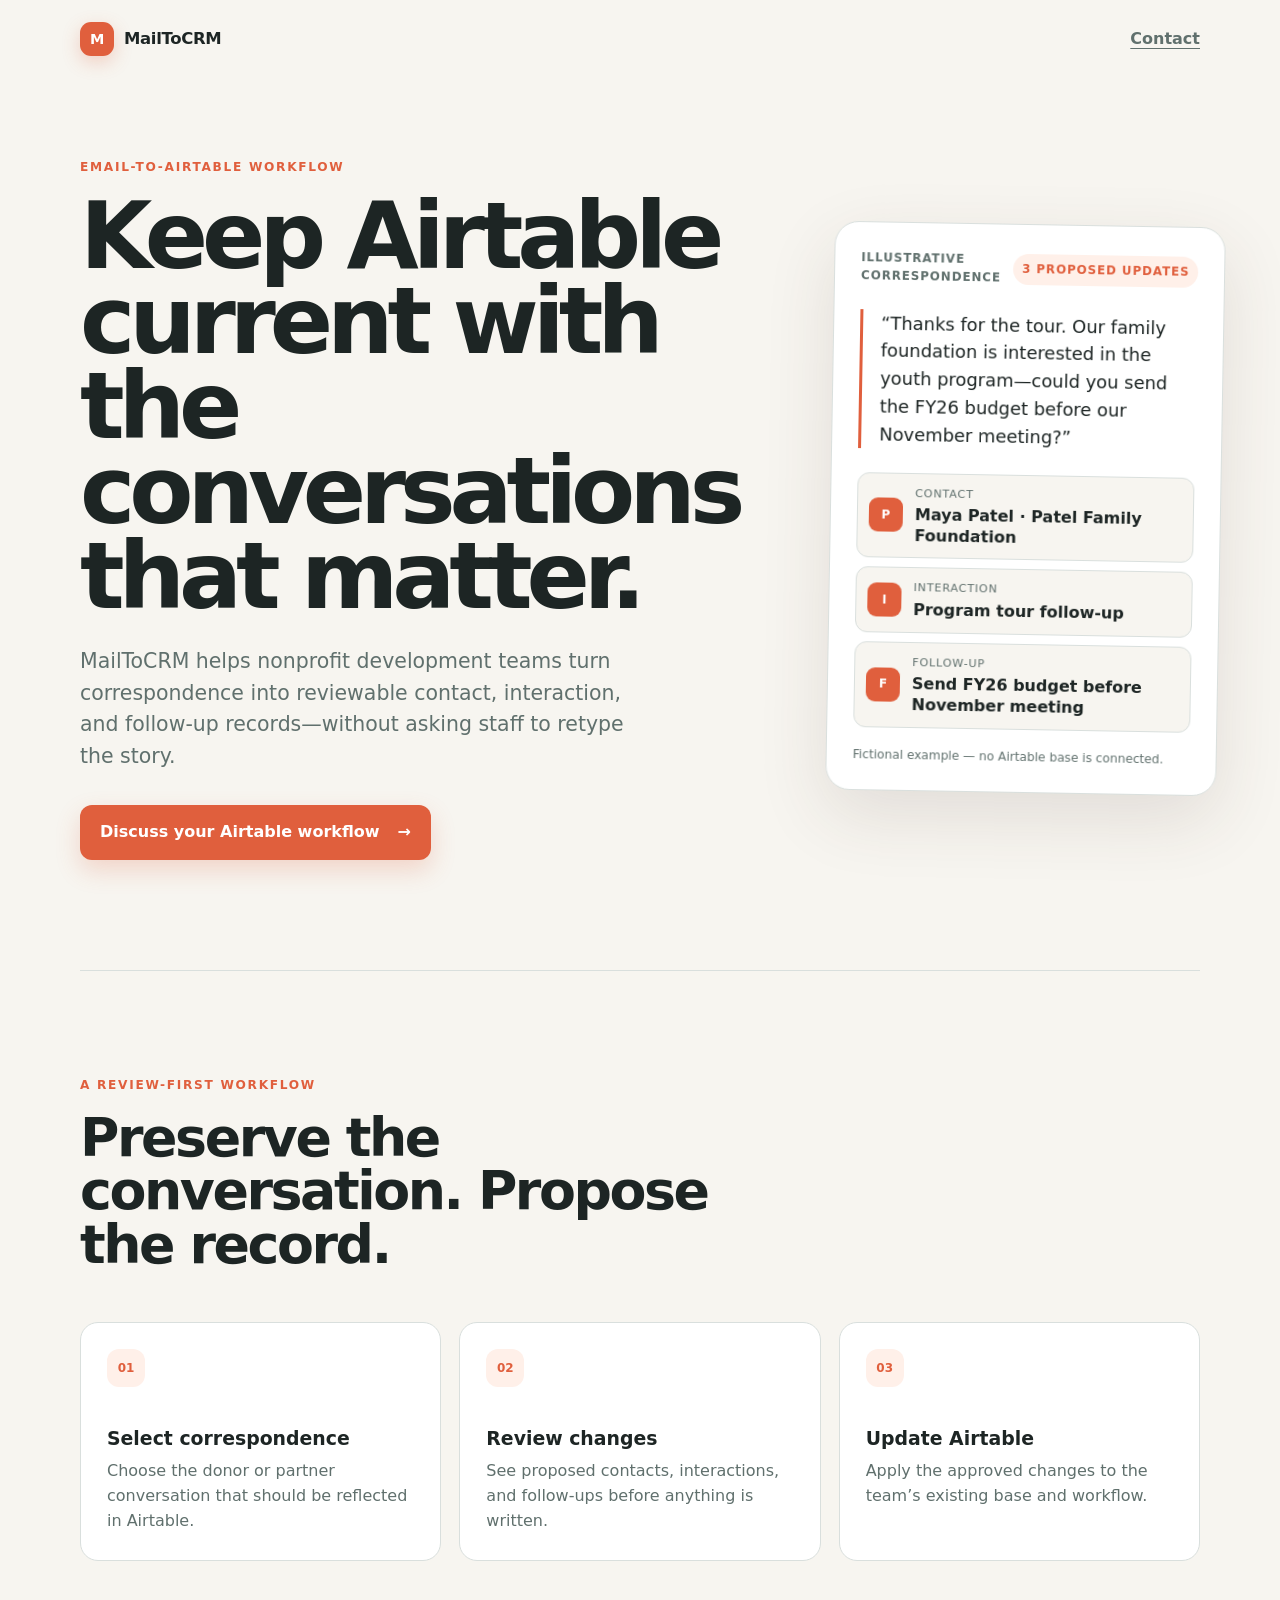
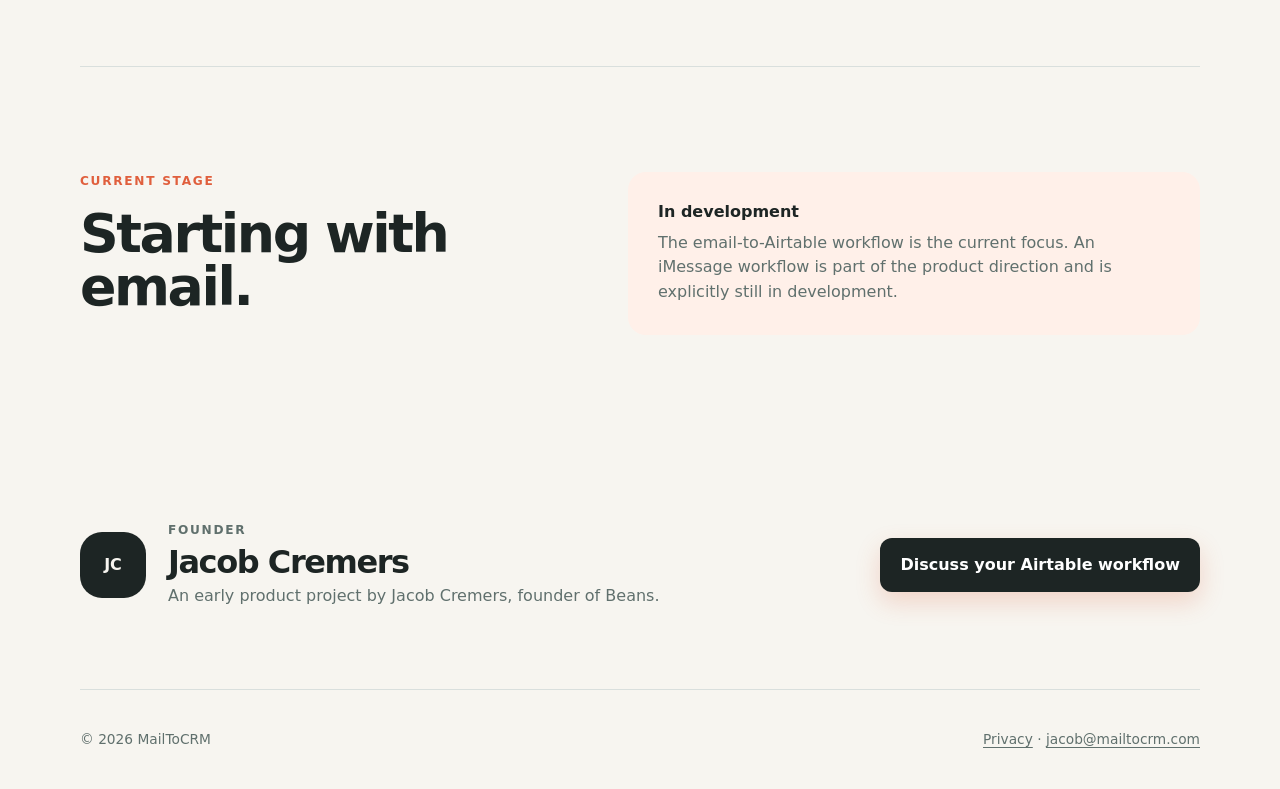
==== index.html @ ff3c4b71 "Launch first-draft landing page" ====
<!doctype html>
<html lang="en">
<head>
  <meta charset="utf-8">
  <meta name="viewport" content="width=device-width, initial-scale=1">
  <title>MailToCRM — Keep Airtable current</title>
  <meta name="description" content="MailToCRM turns important correspondence into reviewable Airtable updates for nonprofit development teams.">
  <link rel="canonical" href="https://mailtocrm.com/">
  <link rel="icon" href="favicon.svg" type="image/svg+xml">
  <meta property="og:title" content="MailToCRM — Keep Airtable current">
  <meta property="og:description" content="Keep Airtable current with the conversations that matter.">
  <meta property="og:type" content="website">
  <meta property="og:url" content="https://mailtocrm.com/">
  <meta property="og:image" content="https://mailtocrm.com/social-card.svg">
  <link rel="stylesheet" href="styles.css">
</head>
<body class="mailtocrm">
  <header class="nav shell">
    <a class="brand" href="/" aria-label="MailToCRM home"><span class="brand-mark">M</span>MailToCRM</a>
    <a class="small-link" href="mailto:jacob@mailtocrm.com">Contact</a>
  </header>
  <main>
    <section class="hero shell">
      <div>
        <p class="eyebrow">Email-to-Airtable workflow</p>
        <h1>Keep Airtable current with the conversations that matter.</h1>
        <p class="lede">MailToCRM helps nonprofit development teams turn correspondence into reviewable contact, interaction, and follow-up records—without asking staff to retype the story.</p>
        <a class="button" href="mailto:jacob@mailtocrm.com?subject=MailToCRM%20workflow">Discuss your Airtable workflow <span aria-hidden="true">→</span></a>
      </div>
      <aside class="stage-card" aria-label="Fictional CRM update example">
        <div class="card-top"><span>Illustrative correspondence</span><span class="status">3 proposed updates</span></div>
        <blockquote>“Thanks for the tour. Our family foundation is interested in the youth program—could you send the FY26 budget before our November meeting?”</blockquote>
        <div class="record-list">
          <div><span class="record-icon">P</span><p><small>Contact</small><strong>Maya Patel · Patel Family Foundation</strong></p></div>
          <div><span class="record-icon">I</span><p><small>Interaction</small><strong>Program tour follow-up</strong></p></div>
          <div><span class="record-icon">F</span><p><small>Follow-up</small><strong>Send FY26 budget before November meeting</strong></p></div>
        </div>
        <p class="example-note">Fictional example — no Airtable base is connected.</p>
      </aside>
    </section>
    <section class="section shell">
      <p class="eyebrow">A review-first workflow</p>
      <h2>Preserve the conversation. Propose the record.</h2>
      <div class="steps">
        <article><span>01</span><h3>Select correspondence</h3><p>Choose the donor or partner conversation that should be reflected in Airtable.</p></article>
        <article><span>02</span><h3>Review changes</h3><p>See proposed contacts, interactions, and follow-ups before anything is written.</p></article>
        <article><span>03</span><h3>Update Airtable</h3><p>Apply the approved changes to the team’s existing base and workflow.</p></article>
      </div>
    </section>
    <section class="section shell split">
      <div><p class="eyebrow">Current stage</p><h2>Starting with email.</h2></div>
      <div class="notice"><strong>In development</strong><p>The email-to-Airtable workflow is the current focus. An iMessage workflow is part of the product direction and is explicitly still in development.</p></div>
    </section>
    <section class="founder shell">
      <div class="avatar" aria-hidden="true">JC</div>
      <div><p class="eyebrow">Founder</p><h2>Jacob Cremers</h2><p>An early product project by Jacob Cremers, founder of Beans.</p></div>
      <a class="button secondary" href="mailto:jacob@mailtocrm.com?subject=MailToCRM%20workflow">Discuss your Airtable workflow</a>
    </section>
  </main>
  <footer class="shell"><span>© <span data-year></span> MailToCRM</span><span><a href="privacy.html">Privacy</a> · <a href="mailto:jacob@mailtocrm.com">jacob@mailtocrm.com</a></span></footer>
  <script src="script.js"></script>
</body>
</html>
---- styles.css ----
:root { color-scheme: light; --bg: #f6f3eb; --ink: #17201c; --muted: #59645e; --paper: #fffdf8; --line: #d9d7cd; --accent: #1d6f52; --accent-ink: #fff; --tint: #e2eee8; --shadow: 0 24px 70px rgba(30,43,37,.12); font-family: Inter, ui-sans-serif, system-ui, -apple-system, BlinkMacSystemFont, "Segoe UI", sans-serif; }
.calfluent { --bg:#f5f7ff; --ink:#15192c; --muted:#616a85; --paper:#ffffff; --line:#dce1f1; --accent:#5b49d8; --accent-ink:#fff; --tint:#ebe8ff; --shadow:0 24px 70px rgba(44,40,100,.14); }
.mailtocrm { --bg:#f7f5f0; --ink:#1d2524; --muted:#60706d; --paper:#fff; --line:#d9dfdd; --accent:#e05f3d; --accent-ink:#fff; --tint:#fff0e9; --shadow:0 24px 70px rgba(72,48,38,.12); }
* { box-sizing: border-box; }
html { scroll-behavior: smooth; }
body { margin:0; background:var(--bg); color:var(--ink); line-height:1.55; -webkit-font-smoothing:antialiased; }
a { color:inherit; }
button, a { -webkit-tap-highlight-color: transparent; }
:focus-visible { outline:3px solid color-mix(in srgb,var(--accent),white 25%); outline-offset:3px; }
.shell { width:min(1120px,calc(100% - 40px)); margin-inline:auto; }
.nav { min-height:78px; display:flex; justify-content:space-between; align-items:center; }
.brand { display:flex; align-items:center; gap:10px; font-size:1.03rem; font-weight:800; text-decoration:none; letter-spacing:-.02em; }
.brand-mark { width:34px; height:34px; border-radius:11px; background:var(--accent); color:var(--accent-ink); display:grid; place-items:center; font-size:.9rem; box-shadow:0 6px 18px color-mix(in srgb,var(--accent),transparent 75%); }
.small-link { font-weight:700; color:var(--muted); text-underline-offset:4px; }
.hero { min-height:690px; display:grid; grid-template-columns:1fr .92fr; gap:clamp(50px,8vw,100px); align-items:center; padding-block:80px 110px; }
.eyebrow { margin:0 0 16px; color:var(--accent); text-transform:uppercase; font-size:.76rem; letter-spacing:.14em; font-weight:850; }
h1,h2,h3,p { margin-top:0; }
h1 { font-size:clamp(3.2rem,7.3vw,6.7rem); letter-spacing:-.065em; line-height:.91; margin-bottom:28px; max-width:10ch; }
.claimlark h1 { font-family:Georgia,"Times New Roman",serif; font-weight:500; letter-spacing:-.055em; }
h2 { font-size:clamp(2.1rem,4.2vw,3.7rem); line-height:1; letter-spacing:-.045em; margin-bottom:22px; }
h3 { font-size:1.18rem; line-height:1.2; margin-bottom:10px; }
.lede { color:var(--muted); font-size:clamp(1.07rem,1.7vw,1.28rem); max-width:580px; margin-bottom:32px; }
.button { display:inline-flex; align-items:center; gap:18px; background:var(--accent); color:var(--accent-ink); text-decoration:none; font-weight:800; padding:15px 20px; border-radius:12px; box-shadow:0 10px 24px color-mix(in srgb,var(--accent),transparent 78%); }
.button:hover { transform:translateY(-1px); }
.button.secondary { background:var(--ink); white-space:nowrap; }
.stage-card { background:var(--paper); border:1px solid var(--line); border-radius:24px; padding:26px; box-shadow:var(--shadow); transform:rotate(1deg); }
.calendar-card { transform:rotate(-1deg); }
.card-top { display:flex; justify-content:space-between; gap:12px; align-items:center; font-size:.74rem; font-weight:850; letter-spacing:.08em; text-transform:uppercase; color:var(--muted); }
.status { color:var(--accent); background:var(--tint); padding:6px 9px; border-radius:999px; white-space:nowrap; }
blockquote { margin:24px 0; border-left:3px solid var(--accent); padding-left:18px; font-size:1.12rem; line-height:1.55; }
.summary-grid { display:grid; grid-template-columns:1fr 1fr; gap:10px; }
.summary-grid>div { padding:13px; border-radius:12px; background:var(--bg); border:1px solid color-mix(in srgb,var(--line),transparent 30%); }
small { display:block; color:var(--muted); font-size:.7rem; text-transform:uppercase; letter-spacing:.07em; margin-bottom:3px; }
strong { display:block; line-height:1.3; }
.example-note { margin:18px 0 0; color:var(--muted); font-size:.76rem; }
.demo-actions { display:flex; gap:9px; margin-top:18px; }
.demo-actions button { border:0; border-radius:9px; padding:10px 13px; background:var(--accent); color:white; font:inherit; font-weight:800; cursor:pointer; }
.demo-actions button.quiet { background:var(--bg); color:var(--ink); border:1px solid var(--line); }
.record-list { display:grid; gap:9px; }
.record-list>div { display:flex; gap:12px; align-items:center; background:var(--bg); border:1px solid var(--line); border-radius:12px; padding:11px; }
.record-list p { margin:0; }
.record-icon { width:34px; height:34px; border-radius:9px; display:grid; place-items:center; flex:0 0 auto; background:var(--accent); color:#fff; font-weight:900; font-size:.75rem; }
.section { border-top:1px solid var(--line); padding-block:105px; }
.section>h2 { max-width:720px; }
.steps { display:grid; grid-template-columns:repeat(3,1fr); gap:18px; margin-top:50px; }
.steps article { background:var(--paper); border:1px solid var(--line); border-radius:18px; padding:26px; min-height:230px; }
.steps article>span { display:inline-grid; place-items:center; width:38px; height:38px; border-radius:12px; background:var(--tint); color:var(--accent); font-weight:900; font-size:.75rem; margin-bottom:40px; }
.steps p,.notice p,.founder p { color:var(--muted); margin-bottom:0; }
.split { display:grid; grid-template-columns:.9fr 1.1fr; gap:80px; align-items:start; }
.notice { background:var(--tint); border-radius:18px; padding:30px; }
.notice strong { margin-bottom:8px; }
.founder { display:grid; grid-template-columns:auto 1fr auto; gap:22px; align-items:center; padding-block:80px; }
.founder h2 { font-size:2rem; margin:0 0 6px; }
.founder .eyebrow { margin-bottom:6px; }
.avatar { width:66px; height:66px; border-radius:22px; background:var(--ink); color:var(--bg); display:grid; place-items:center; font-weight:900; }
footer { border-top:1px solid var(--line); min-height:100px; display:flex; align-items:center; justify-content:space-between; gap:20px; color:var(--muted); font-size:.86rem; }
footer a { text-underline-offset:3px; }
@media (max-width:820px) { .hero { grid-template-columns:1fr; min-height:auto; padding-block:60px 80px; } .stage-card { transform:none; } .steps { grid-template-columns:1fr; } .steps article { min-height:0; } .steps article>span { margin-bottom:24px; } .split { grid-template-columns:1fr; gap:28px; } .founder { grid-template-columns:auto 1fr; } .founder .button { grid-column:1/-1; justify-content:center; } }
@media (max-width:520px) { .shell { width:min(100% - 28px,1120px); } h1 { font-size:3.55rem; } .summary-grid { grid-template-columns:1fr; } .stage-card { padding:19px; border-radius:18px; } .section { padding-block:72px; } footer { align-items:flex-start; flex-direction:column; justify-content:center; } }
@media (prefers-reduced-motion:no-preference) { .button { transition:transform .18s ease; } .stage-card { animation:arrive .55s ease both; } @keyframes arrive { from { opacity:0; transform:translateY(14px) rotate(0); } } }
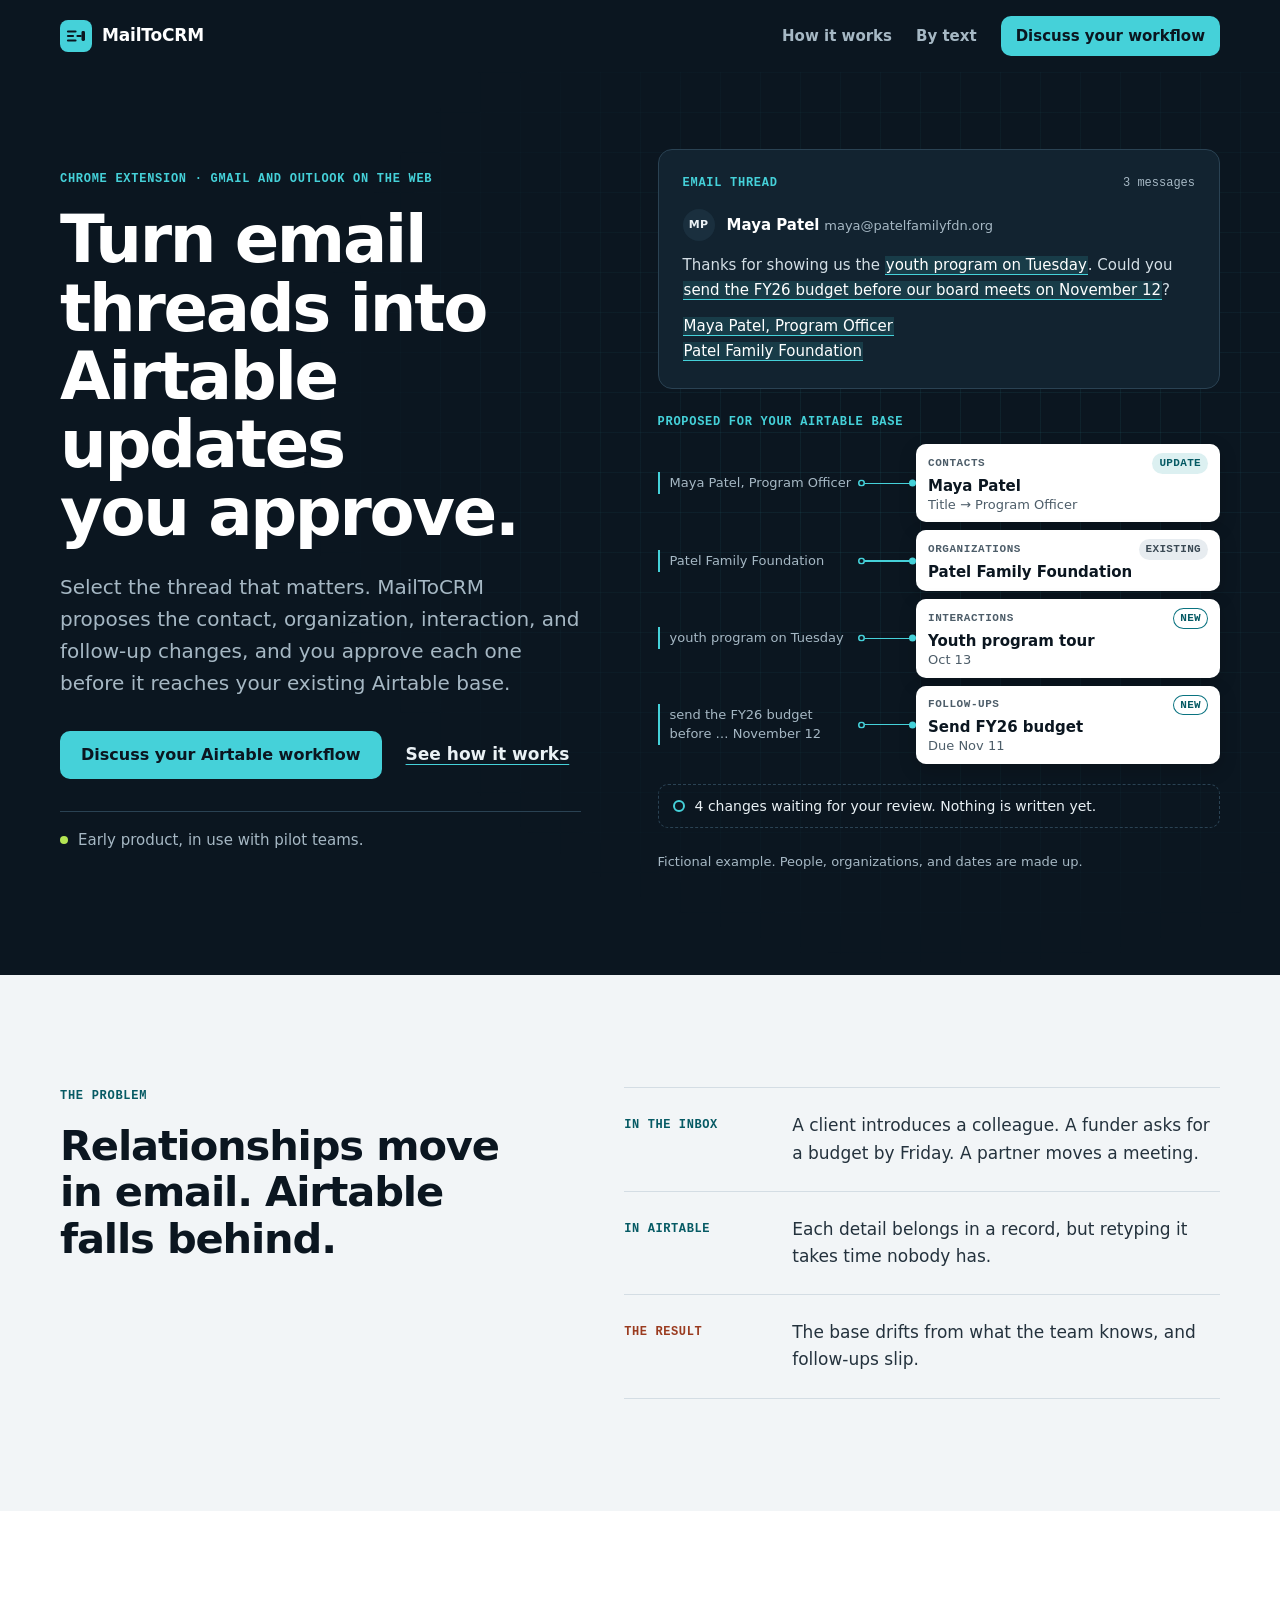
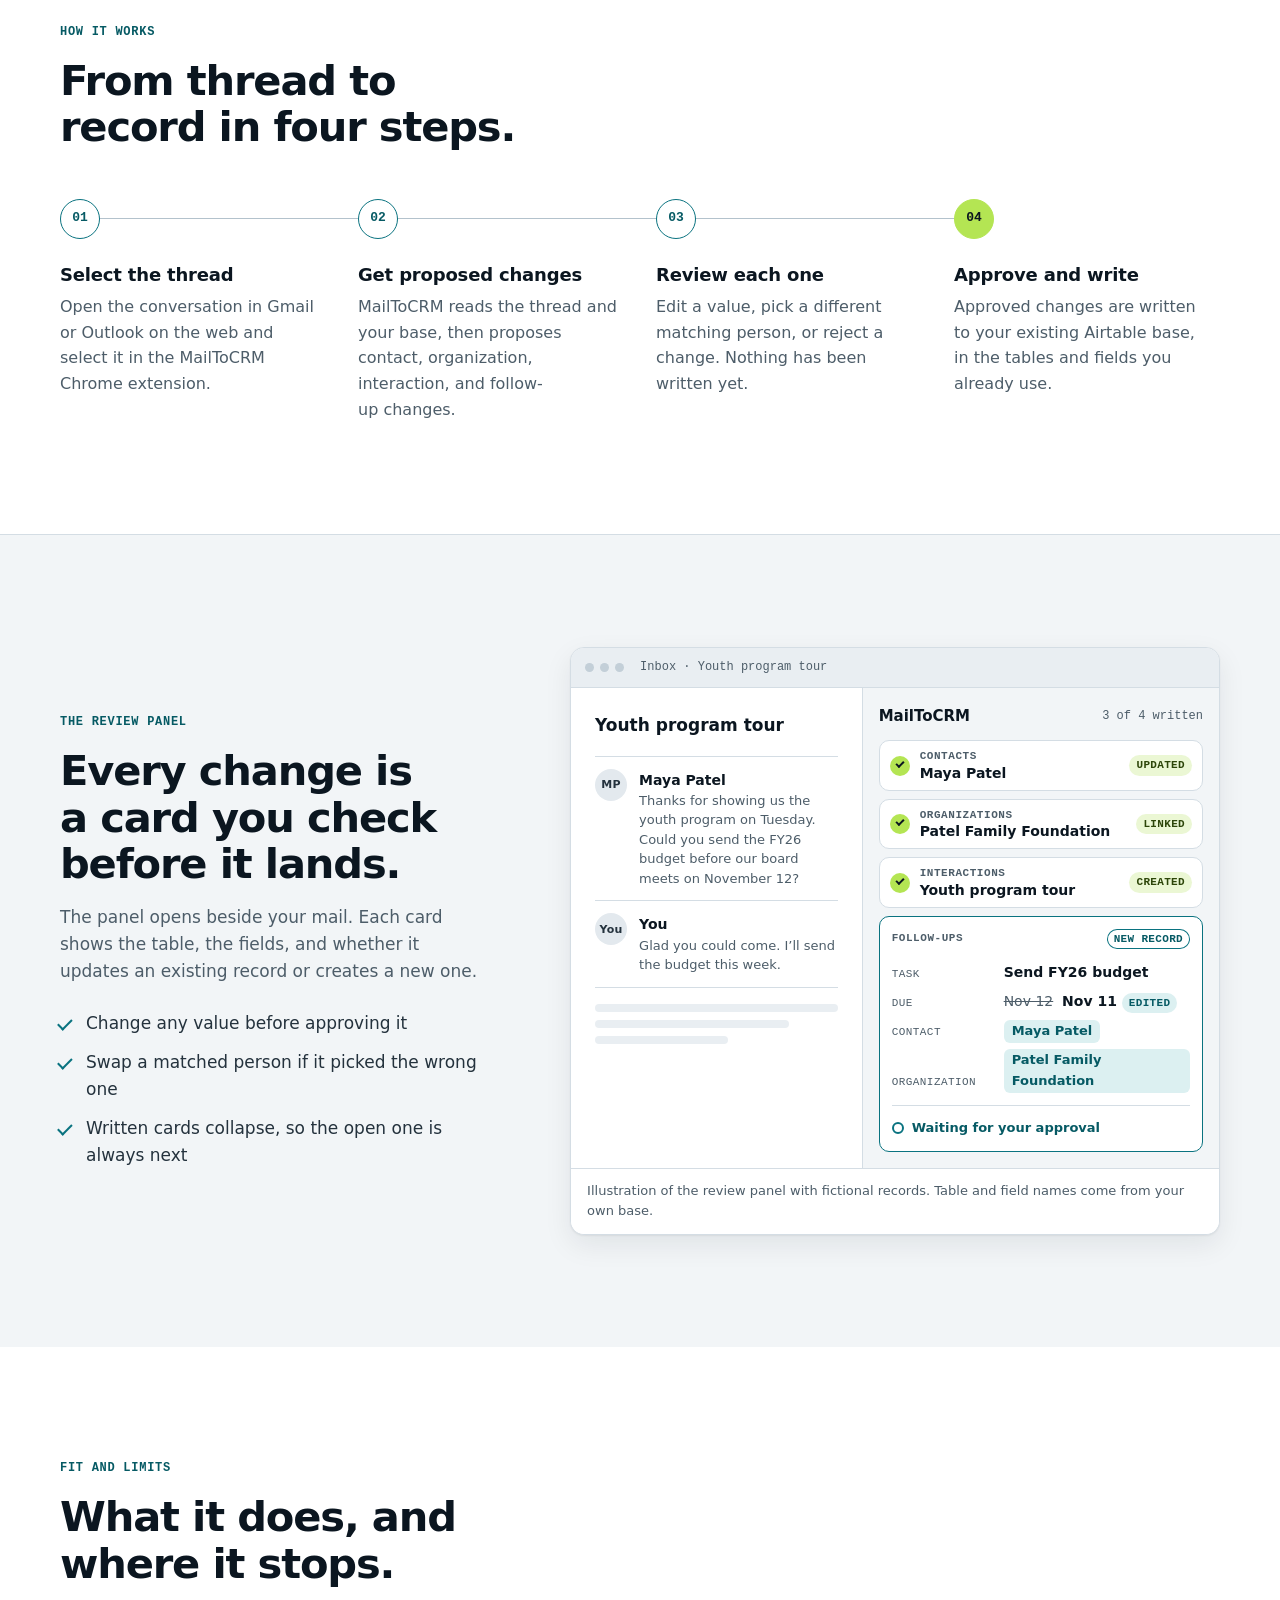
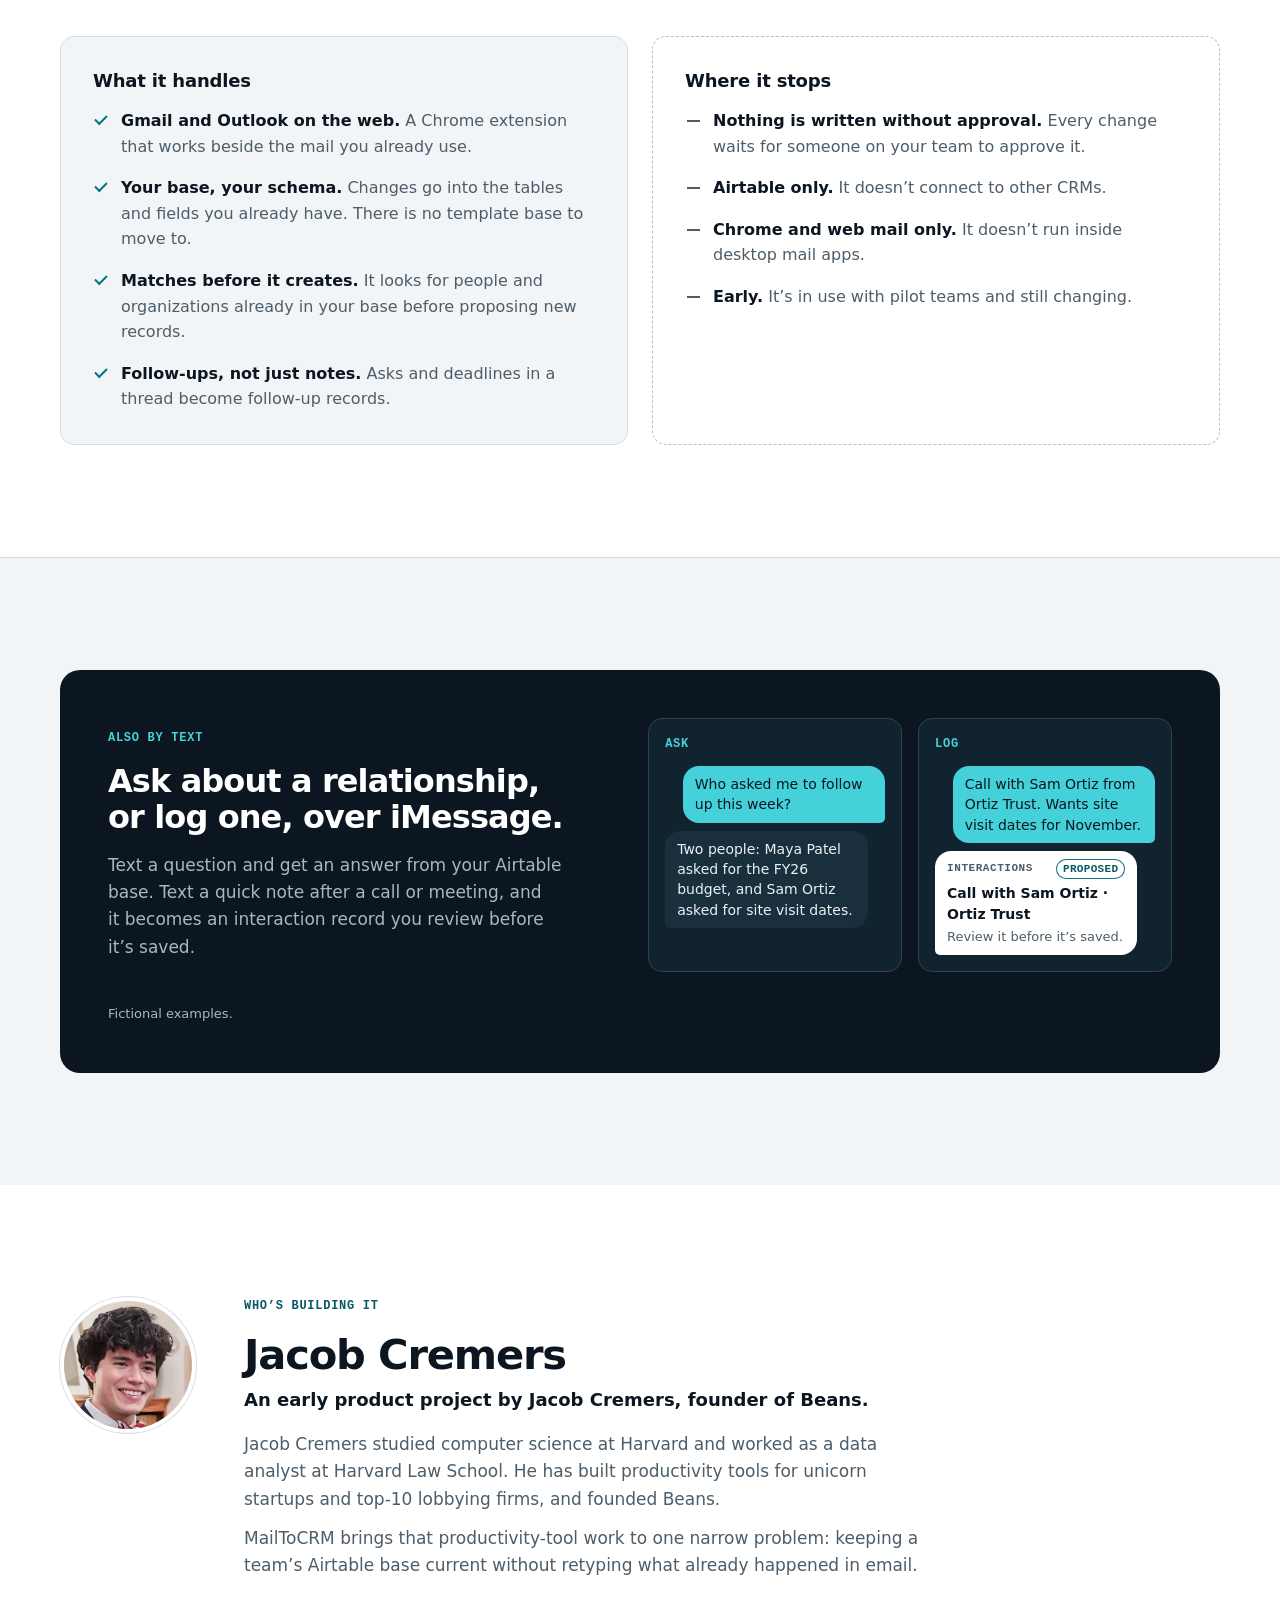
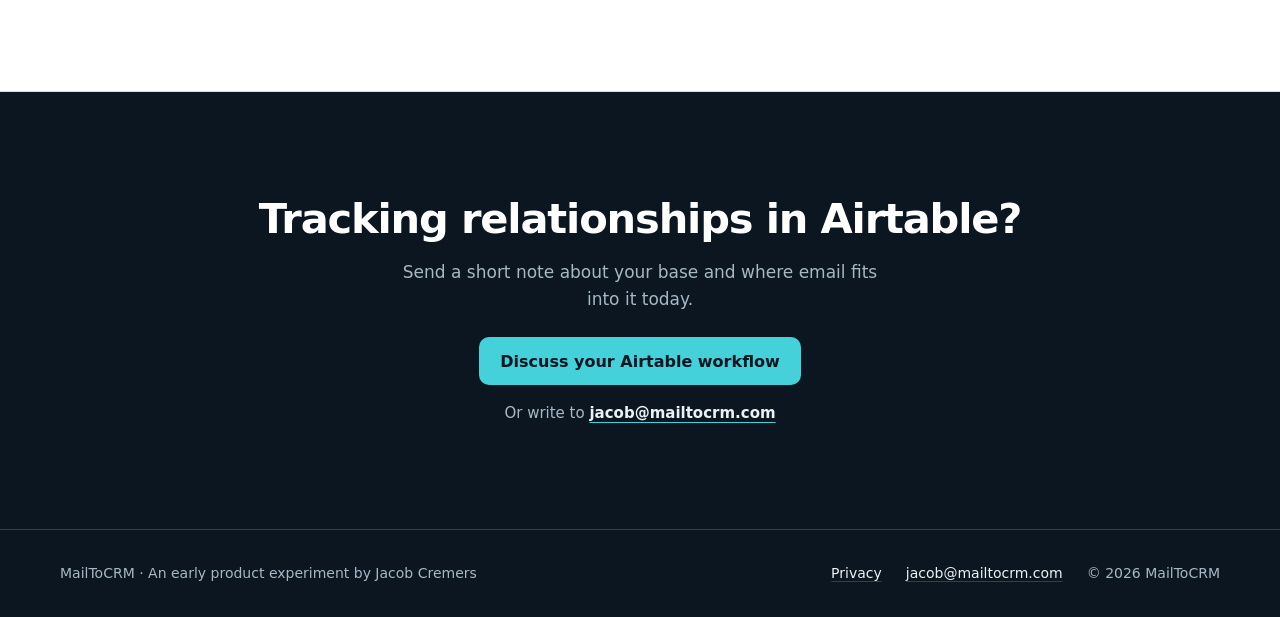
==== commit 75d2fa21: "feat: redesign landing and privacy pages Rebuild mailtocrm.com around its own design system: midnigh" ====
--- a/index.html
+++ b/index.html
@@ -3,61 +3,298 @@
 <head>
   <meta charset="utf-8">
   <meta name="viewport" content="width=device-width, initial-scale=1">
-  <title>MailToCRM — Keep Airtable current</title>
-  <meta name="description" content="MailToCRM turns important correspondence into reviewable Airtable updates for nonprofit development teams.">
+  <title>MailToCRM — Turn email threads into Airtable updates you approve</title>
+  <meta name="description" content="MailToCRM turns the email threads that matter into contact, organization, interaction, and follow-up updates you review before they reach your existing Airtable base. A Chrome extension for Gmail and Outlook on the web.">
+  <meta name="theme-color" content="#0b1620">
   <link rel="canonical" href="https://mailtocrm.com/">
   <link rel="icon" href="favicon.svg" type="image/svg+xml">
-  <meta property="og:title" content="MailToCRM — Keep Airtable current">
-  <meta property="og:description" content="Keep Airtable current with the conversations that matter.">
+  <meta property="og:title" content="MailToCRM — Turn email threads into Airtable updates you approve">
+  <meta property="og:description" content="Select a thread in Gmail or Outlook on the web, review the proposed changes, and write only what you approve to your existing Airtable base.">
   <meta property="og:type" content="website">
   <meta property="og:url" content="https://mailtocrm.com/">
-  <meta property="og:image" content="https://mailtocrm.com/social-card.svg">
+  <meta property="og:image" content="https://mailtocrm.com/social-card.png">
+  <meta property="og:image:width" content="1200">
+  <meta property="og:image:height" content="630">
+  <meta name="twitter:card" content="summary_large_image">
   <link rel="stylesheet" href="styles.css">
 </head>
-<body class="mailtocrm">
-  <header class="nav shell">
-    <a class="brand" href="/" aria-label="MailToCRM home"><span class="brand-mark">M</span>MailToCRM</a>
-    <a class="small-link" href="mailto:jacob@mailtocrm.com">Contact</a>
+<body>
+  <a class="skip" href="#main">Skip to content</a>
+
+  <header class="site-header">
+    <nav class="wrap nav" aria-label="Primary">
+      <a class="brand" href="/">
+        <svg class="brand-mark" viewBox="0 0 32 32" width="32" height="32" aria-hidden="true" focusable="false"><rect width="32" height="32" rx="8" fill="#45d1d9"/><path d="M8 11.5h7.5M8 16h5M8 20.5h7.5" stroke="#0b1620" stroke-width="2.2" stroke-linecap="round"/><path d="M17.5 16h3.2" stroke="#0b1620" stroke-width="2.2" stroke-linecap="round"/><rect x="21.5" y="11" width="3.5" height="10" rx="1.4" fill="#0b1620"/></svg>
+        <span>MailToCRM</span>
+      </a>
+      <ul class="nav-links">
+        <li><a href="#how">How it works</a></li>
+        <li><a href="#text">By text</a></li>
+      </ul>
+      <a class="btn btn-cyan btn-sm" href="mailto:jacob@mailtocrm.com?subject=MailToCRM%20workflow"><span class="only-wide">Discuss your workflow</span><span class="only-narrow">Email Jacob</span></a>
+    </nav>
   </header>
-  <main>
-    <section class="hero shell">
-      <div>
-        <p class="eyebrow">Email-to-Airtable workflow</p>
-        <h1>Keep Airtable current with the conversations that matter.</h1>
-        <p class="lede">MailToCRM helps nonprofit development teams turn correspondence into reviewable contact, interaction, and follow-up records—without asking staff to retype the story.</p>
-        <a class="button" href="mailto:jacob@mailtocrm.com?subject=MailToCRM%20workflow">Discuss your Airtable workflow <span aria-hidden="true">→</span></a>
-      </div>
-      <aside class="stage-card" aria-label="Fictional CRM update example">
-        <div class="card-top"><span>Illustrative correspondence</span><span class="status">3 proposed updates</span></div>
-        <blockquote>“Thanks for the tour. Our family foundation is interested in the youth program—could you send the FY26 budget before our November meeting?”</blockquote>
-        <div class="record-list">
-          <div><span class="record-icon">P</span><p><small>Contact</small><strong>Maya Patel · Patel Family Foundation</strong></p></div>
-          <div><span class="record-icon">I</span><p><small>Interaction</small><strong>Program tour follow-up</strong></p></div>
-          <div><span class="record-icon">F</span><p><small>Follow-up</small><strong>Send FY26 budget before November meeting</strong></p></div>
-        </div>
-        <p class="example-note">Fictional example — no Airtable base is connected.</p>
-      </aside>
-    </section>
-    <section class="section shell">
-      <p class="eyebrow">A review-first workflow</p>
-      <h2>Preserve the conversation. Propose the record.</h2>
-      <div class="steps">
-        <article><span>01</span><h3>Select correspondence</h3><p>Choose the donor or partner conversation that should be reflected in Airtable.</p></article>
-        <article><span>02</span><h3>Review changes</h3><p>See proposed contacts, interactions, and follow-ups before anything is written.</p></article>
-        <article><span>03</span><h3>Update Airtable</h3><p>Apply the approved changes to the team’s existing base and workflow.</p></article>
-      </div>
-    </section>
-    <section class="section shell split">
-      <div><p class="eyebrow">Current stage</p><h2>Starting with email.</h2></div>
-      <div class="notice"><strong>In development</strong><p>The email-to-Airtable workflow is the current focus. An iMessage workflow is part of the product direction and is explicitly still in development.</p></div>
-    </section>
-    <section class="founder shell">
-      <div class="avatar" aria-hidden="true">JC</div>
-      <div><p class="eyebrow">Founder</p><h2>Jacob Cremers</h2><p>An early product project by Jacob Cremers, founder of Beans.</p></div>
-      <a class="button secondary" href="mailto:jacob@mailtocrm.com?subject=MailToCRM%20workflow">Discuss your Airtable workflow</a>
+
+  <main id="main">
+    <section class="hero" aria-labelledby="hero-title">
+      <div class="wrap hero-grid">
+        <div class="hero-copy">
+          <p class="label label-dark">Chrome extension · Gmail and Outlook on the web</p>
+          <h1 id="hero-title">Turn email threads into Airtable updates you approve.</h1>
+          <p class="lede">Select the thread that matters. MailToCRM proposes the contact, organization, interaction, and follow-up changes, and you approve each one before it reaches your existing Airtable base.</p>
+          <div class="hero-actions">
+            <a class="btn btn-cyan" href="mailto:jacob@mailtocrm.com?subject=MailToCRM%20workflow">Discuss your Airtable workflow</a>
+            <a class="text-link text-link-dark" href="#how">See how it works</a>
+          </div>
+          <p class="stage"><span class="stage-dot" aria-hidden="true"></span>Early product, in use with pilot teams.</p>
+        </div>
+
+        <figure class="map" aria-labelledby="map-cap">
+          <div class="map-mail">
+            <div class="map-head">
+              <span class="label label-dark">Email thread</span>
+              <span class="map-meta">3 messages</span>
+            </div>
+            <p class="map-sender"><span class="initials" aria-hidden="true">MP</span><span><span class="map-name">Maya Patel</span> <span class="map-addr">maya@patelfamilyfdn.org</span></span></p>
+            <p class="map-body">Thanks for showing us the <mark>youth program on Tuesday</mark>. Could you <mark>send the FY26 budget before our board meets on November 12</mark>?</p>
+            <p class="map-sig"><mark>Maya Patel, Program Officer</mark><br><mark>Patel Family Foundation</mark></p>
+          </div>
+
+          <p class="map-step label label-dark" id="map-list">Proposed for your Airtable base</p>
+          <ol class="map-rows" aria-labelledby="map-list">
+            <li>
+              <span class="map-from">Maya Patel, Program Officer</span>
+              <span class="wire" aria-hidden="true"></span>
+              <span class="field">
+                <span class="field-top"><span class="field-table">Contacts</span><span class="tag tag-update">Update</span></span>
+                <span class="field-value">Maya Patel <span class="field-note">Title → Program Officer</span></span>
+              </span>
+            </li>
+            <li>
+              <span class="map-from">Patel Family Foundation</span>
+              <span class="wire" aria-hidden="true"></span>
+              <span class="field">
+                <span class="field-top"><span class="field-table">Organizations</span><span class="tag tag-existing">Existing</span></span>
+                <span class="field-value">Patel Family Foundation</span>
+              </span>
+            </li>
+            <li>
+              <span class="map-from">youth program on Tuesday</span>
+              <span class="wire" aria-hidden="true"></span>
+              <span class="field">
+                <span class="field-top"><span class="field-table">Interactions</span><span class="tag tag-new">New</span></span>
+                <span class="field-value">Youth program tour <span class="field-note">Oct 13</span></span>
+              </span>
+            </li>
+            <li>
+              <span class="map-from">send the FY26 budget before … November 12</span>
+              <span class="wire" aria-hidden="true"></span>
+              <span class="field">
+                <span class="field-top"><span class="field-table">Follow-ups</span><span class="tag tag-new">New</span></span>
+                <span class="field-value">Send FY26 budget <span class="field-note">Due Nov 11</span></span>
+              </span>
+            </li>
+          </ol>
+
+          <p class="map-foot"><span class="ring" aria-hidden="true"></span>4 changes waiting for your review. Nothing is written yet.</p>
+          <figcaption id="map-cap" class="caption caption-dark">Fictional example. People, organizations, and dates are made up.</figcaption>
+        </figure>
+      </div>
+    </section>
+
+    <section class="section" aria-labelledby="problem-title">
+      <div class="wrap split">
+        <div>
+          <p class="label">The problem</p>
+          <h2 id="problem-title">Relationships move in email. Airtable falls behind.</h2>
+        </div>
+        <ul class="problem-list">
+          <li><span class="problem-key">In the inbox</span><span>A client introduces a colleague. A funder asks for a budget by Friday. A partner moves a meeting.</span></li>
+          <li><span class="problem-key">In Airtable</span><span>Each detail belongs in a record, but retyping it takes time nobody has.</span></li>
+          <li><span class="problem-key">The result</span><span>The base drifts from what the team knows, and follow-ups slip.</span></li>
+        </ul>
+      </div>
+    </section>
+
+    <section class="section section-white" id="how" aria-labelledby="how-title">
+      <div class="wrap">
+        <p class="label">How it works</p>
+        <h2 id="how-title" class="h2-narrow">From thread to record in four steps.</h2>
+        <ol class="steps">
+          <li>
+            <span class="step-num" aria-hidden="true">01</span>
+            <h3>Select the thread</h3>
+            <p>Open the conversation in Gmail or Outlook on the web and select it in the MailToCRM Chrome extension.</p>
+          </li>
+          <li>
+            <span class="step-num" aria-hidden="true">02</span>
+            <h3>Get proposed changes</h3>
+            <p>MailToCRM reads the thread and your base, then proposes contact, organization, interaction, and follow-up changes.</p>
+          </li>
+          <li>
+            <span class="step-num" aria-hidden="true">03</span>
+            <h3>Review each one</h3>
+            <p>Edit a value, pick a different matching person, or reject a change. Nothing has been written yet.</p>
+          </li>
+          <li>
+            <span class="step-num step-num-done" aria-hidden="true">04</span>
+            <h3>Approve and write</h3>
+            <p>Approved changes are written to your existing Airtable base, in the tables and fields you already use.</p>
+          </li>
+        </ol>
+      </div>
+    </section>
+
+    <section class="section" aria-labelledby="review-title">
+      <div class="wrap review-grid">
+        <div class="review-copy">
+          <p class="label">The review panel</p>
+          <h2 id="review-title">Every change is a card you check before it lands.</h2>
+          <p>The panel opens beside your mail. Each card shows the table, the fields, and whether it updates an existing record or creates a new one.</p>
+          <ul class="ticks">
+            <li>Change any value before approving it</li>
+            <li>Swap a matched person if it picked the wrong one</li>
+            <li>Written cards collapse, so the open one is always next</li>
+          </ul>
+        </div>
+
+        <figure class="ui" aria-labelledby="ui-cap">
+          <div class="ui-bar" aria-hidden="true"><span></span><span></span><span></span><span class="ui-title">Inbox · Youth program tour</span></div>
+          <div class="ui-body">
+            <div class="ui-mail" aria-hidden="true">
+              <p class="ui-subject">Youth program tour</p>
+              <div class="ui-msg">
+                <span class="initials initials-light">MP</span>
+                <div><p class="ui-name">Maya Patel</p><p class="ui-snip">Thanks for showing us the youth program on Tuesday. Could you send the FY26 budget before our board meets on November 12?</p></div>
+              </div>
+              <div class="ui-msg">
+                <span class="initials initials-light">You</span>
+                <div><p class="ui-name">You</p><p class="ui-snip">Glad you could come. I’ll send the budget this week.</p></div>
+              </div>
+              <div class="ui-lines"><span></span><span></span><span></span></div>
+            </div>
+
+            <div class="ui-panel">
+              <div class="ui-panel-head">
+                <span class="ui-brand">MailToCRM</span>
+                <span class="ui-count">3 of 4 written</span>
+              </div>
+              <ul class="ui-cards">
+                <li class="ui-done"><span class="check" aria-hidden="true"></span><span class="ui-done-text"><span class="field-table">Contacts</span> Maya Patel</span><span class="tag tag-done">Updated</span></li>
+                <li class="ui-done"><span class="check" aria-hidden="true"></span><span class="ui-done-text"><span class="field-table">Organizations</span> Patel Family Foundation</span><span class="tag tag-done">Linked</span></li>
+                <li class="ui-done"><span class="check" aria-hidden="true"></span><span class="ui-done-text"><span class="field-table">Interactions</span> Youth program tour</span><span class="tag tag-done">Created</span></li>
+                <li class="ui-open">
+                  <div class="field-top"><span class="field-table">Follow-ups</span><span class="tag tag-new">New record</span></div>
+                  <dl class="ui-fields">
+                    <div><dt>Task</dt><dd>Send FY26 budget</dd></div>
+                    <div><dt>Due</dt><dd><del>Nov 12</del> Nov 11 <span class="tag tag-update">Edited</span></dd></div>
+                    <div><dt>Contact</dt><dd><span class="link-chip">Maya Patel</span></dd></div>
+                    <div><dt>Organization</dt><dd><span class="link-chip">Patel Family Foundation</span></dd></div>
+                  </dl>
+                  <p class="ui-wait"><span class="ring ring-light" aria-hidden="true"></span>Waiting for your approval</p>
+                </li>
+              </ul>
+            </div>
+          </div>
+          <figcaption id="ui-cap" class="caption">Illustration of the review panel with fictional records. Table and field names come from your own base.</figcaption>
+        </figure>
+      </div>
+    </section>
+
+    <section class="section section-white" aria-labelledby="fit-title">
+      <div class="wrap">
+        <p class="label">Fit and limits</p>
+        <h2 id="fit-title" class="h2-narrow">What it does, and where it stops.</h2>
+        <div class="fit">
+          <div class="fit-col">
+            <h3>What it handles</h3>
+            <ul class="fit-list fit-yes">
+              <li><strong>Gmail and Outlook on the web.</strong> A Chrome extension that works beside the mail you already use.</li>
+              <li><strong>Your base, your schema.</strong> Changes go into the tables and fields you already have. There is no template base to move to.</li>
+              <li><strong>Matches before it creates.</strong> It looks for people and organizations already in your base before proposing new records.</li>
+              <li><strong>Follow-ups, not just notes.</strong> Asks and deadlines in a thread become follow-up records.</li>
+            </ul>
+          </div>
+          <div class="fit-col fit-col-limits">
+            <h3>Where it stops</h3>
+            <ul class="fit-list fit-no">
+              <li><strong>Nothing is written without approval.</strong> Every change waits for someone on your team to approve it.</li>
+              <li><strong>Airtable only.</strong> It doesn’t connect to other CRMs.</li>
+              <li><strong>Chrome and web mail only.</strong> It doesn’t run inside desktop mail apps.</li>
+              <li><strong>Early.</strong> It’s in use with pilot teams and still changing.</li>
+            </ul>
+          </div>
+        </div>
+      </div>
+    </section>
+
+    <section class="section" id="text" aria-labelledby="text-title">
+      <div class="wrap">
+        <div class="text-panel">
+          <div class="text-copy">
+            <p class="label label-dark">Also by text</p>
+            <h2 id="text-title">Ask about a relationship, or log one, over iMessage.</h2>
+            <p>Text a question and get an answer from your Airtable base. Text a quick note after a call or meeting, and it becomes an interaction record you review before it’s saved.</p>
+          </div>
+          <div class="threads">
+            <figure class="thread" aria-labelledby="ask-cap">
+              <figcaption id="ask-cap" class="label label-dark">Ask</figcaption>
+              <p class="bubble bubble-out">Who asked me to follow up this week?</p>
+              <p class="bubble bubble-in">Two people: Maya Patel asked for the FY26 budget, and Sam Ortiz asked for site visit dates.</p>
+            </figure>
+            <figure class="thread" aria-labelledby="log-cap">
+              <figcaption id="log-cap" class="label label-dark">Log</figcaption>
+              <p class="bubble bubble-out">Call with Sam Ortiz from Ortiz Trust. Wants site visit dates for November.</p>
+              <div class="bubble bubble-in bubble-card">
+                <span class="field-top"><span class="field-table">Interactions</span><span class="tag tag-new">Proposed</span></span>
+                <span class="bubble-value">Call with Sam Ortiz · Ortiz Trust</span>
+                <span class="bubble-note">Review it before it’s saved.</span>
+              </div>
+            </figure>
+          </div>
+          <p class="caption caption-dark text-caption">Fictional examples.</p>
+        </div>
+      </div>
+    </section>
+
+    <section class="section section-white" aria-labelledby="founder-title">
+      <div class="wrap">
+        <div class="founder">
+          <picture>
+            <source srcset="assets/jacob-cremers.webp" type="image/webp">
+            <img class="founder-photo" src="assets/jacob-cremers.jpg" width="240" height="240" alt="Jacob Cremers" loading="lazy" decoding="async">
+          </picture>
+          <div class="founder-copy">
+            <p class="label">Who’s building it</p>
+            <h2 id="founder-title">Jacob Cremers</h2>
+            <p class="founder-lead">An early product project by Jacob Cremers, founder of Beans.</p>
+            <p>Jacob Cremers studied computer science at Harvard and worked as a data analyst at Harvard Law School. He has built productivity tools for unicorn startups and top-10 lobbying firms, and founded Beans.</p>
+            <p>MailToCRM brings that productivity-tool work to one narrow problem: keeping a team’s Airtable base current without retyping what already happened in email.</p>
+          </div>
+        </div>
+      </div>
+    </section>
+
+    <section class="cta" aria-labelledby="cta-title">
+      <div class="wrap cta-inner">
+        <h2 id="cta-title">Tracking relationships in Airtable?</h2>
+        <p>Send a short note about your base and where email fits into it today.</p>
+        <a class="btn btn-cyan" href="mailto:jacob@mailtocrm.com?subject=MailToCRM%20workflow">Discuss your Airtable workflow</a>
+        <p class="cta-alt">Or write to <a class="text-link text-link-dark" href="mailto:jacob@mailtocrm.com">jacob@mailtocrm.com</a></p>
+      </div>
     </section>
   </main>
-  <footer class="shell"><span>© <span data-year></span> MailToCRM</span><span><a href="privacy.html">Privacy</a> · <a href="mailto:jacob@mailtocrm.com">jacob@mailtocrm.com</a></span></footer>
-  <script src="script.js"></script>
+
+  <footer class="site-footer">
+    <div class="wrap footer-inner">
+      <p>MailToCRM · An early product experiment by Jacob Cremers</p>
+      <ul class="footer-links">
+        <li><a href="privacy.html">Privacy</a></li>
+        <li><a href="mailto:jacob@mailtocrm.com">jacob@mailtocrm.com</a></li>
+        <li>© <span data-year>2026</span> MailToCRM</li>
+      </ul>
+    </div>
+  </footer>
+  <script src="script.js" defer></script>
 </body>
 </html>
--- a/styles.css
+++ b/styles.css
@@ -1,60 +1,557 @@
-:root { color-scheme: light; --bg: #f6f3eb; --ink: #17201c; --muted: #59645e; --paper: #fffdf8; --line: #d9d7cd; --accent: #1d6f52; --accent-ink: #fff; --tint: #e2eee8; --shadow: 0 24px 70px rgba(30,43,37,.12); font-family: Inter, ui-sans-serif, system-ui, -apple-system, BlinkMacSystemFont, "Segoe UI", sans-serif; }
-.calfluent { --bg:#f5f7ff; --ink:#15192c; --muted:#616a85; --paper:#ffffff; --line:#dce1f1; --accent:#5b49d8; --accent-ink:#fff; --tint:#ebe8ff; --shadow:0 24px 70px rgba(44,40,100,.14); }
-.mailtocrm { --bg:#f7f5f0; --ink:#1d2524; --muted:#60706d; --paper:#fff; --line:#d9dfdd; --accent:#e05f3d; --accent-ink:#fff; --tint:#fff0e9; --shadow:0 24px 70px rgba(72,48,38,.12); }
-* { box-sizing: border-box; }
-html { scroll-behavior: smooth; }
-body { margin:0; background:var(--bg); color:var(--ink); line-height:1.55; -webkit-font-smoothing:antialiased; }
-a { color:inherit; }
-button, a { -webkit-tap-highlight-color: transparent; }
-:focus-visible { outline:3px solid color-mix(in srgb,var(--accent),white 25%); outline-offset:3px; }
-.shell { width:min(1120px,calc(100% - 40px)); margin-inline:auto; }
-.nav { min-height:78px; display:flex; justify-content:space-between; align-items:center; }
-.brand { display:flex; align-items:center; gap:10px; font-size:1.03rem; font-weight:800; text-decoration:none; letter-spacing:-.02em; }
-.brand-mark { width:34px; height:34px; border-radius:11px; background:var(--accent); color:var(--accent-ink); display:grid; place-items:center; font-size:.9rem; box-shadow:0 6px 18px color-mix(in srgb,var(--accent),transparent 75%); }
-.small-link { font-weight:700; color:var(--muted); text-underline-offset:4px; }
-.hero { min-height:690px; display:grid; grid-template-columns:1fr .92fr; gap:clamp(50px,8vw,100px); align-items:center; padding-block:80px 110px; }
-.eyebrow { margin:0 0 16px; color:var(--accent); text-transform:uppercase; font-size:.76rem; letter-spacing:.14em; font-weight:850; }
-h1,h2,h3,p { margin-top:0; }
-h1 { font-size:clamp(3.2rem,7.3vw,6.7rem); letter-spacing:-.065em; line-height:.91; margin-bottom:28px; max-width:10ch; }
-.claimlark h1 { font-family:Georgia,"Times New Roman",serif; font-weight:500; letter-spacing:-.055em; }
-h2 { font-size:clamp(2.1rem,4.2vw,3.7rem); line-height:1; letter-spacing:-.045em; margin-bottom:22px; }
-h3 { font-size:1.18rem; line-height:1.2; margin-bottom:10px; }
-.lede { color:var(--muted); font-size:clamp(1.07rem,1.7vw,1.28rem); max-width:580px; margin-bottom:32px; }
-.button { display:inline-flex; align-items:center; gap:18px; background:var(--accent); color:var(--accent-ink); text-decoration:none; font-weight:800; padding:15px 20px; border-radius:12px; box-shadow:0 10px 24px color-mix(in srgb,var(--accent),transparent 78%); }
-.button:hover { transform:translateY(-1px); }
-.button.secondary { background:var(--ink); white-space:nowrap; }
-.stage-card { background:var(--paper); border:1px solid var(--line); border-radius:24px; padding:26px; box-shadow:var(--shadow); transform:rotate(1deg); }
-.calendar-card { transform:rotate(-1deg); }
-.card-top { display:flex; justify-content:space-between; gap:12px; align-items:center; font-size:.74rem; font-weight:850; letter-spacing:.08em; text-transform:uppercase; color:var(--muted); }
-.status { color:var(--accent); background:var(--tint); padding:6px 9px; border-radius:999px; white-space:nowrap; }
-blockquote { margin:24px 0; border-left:3px solid var(--accent); padding-left:18px; font-size:1.12rem; line-height:1.55; }
-.summary-grid { display:grid; grid-template-columns:1fr 1fr; gap:10px; }
-.summary-grid>div { padding:13px; border-radius:12px; background:var(--bg); border:1px solid color-mix(in srgb,var(--line),transparent 30%); }
-small { display:block; color:var(--muted); font-size:.7rem; text-transform:uppercase; letter-spacing:.07em; margin-bottom:3px; }
-strong { display:block; line-height:1.3; }
-.example-note { margin:18px 0 0; color:var(--muted); font-size:.76rem; }
-.demo-actions { display:flex; gap:9px; margin-top:18px; }
-.demo-actions button { border:0; border-radius:9px; padding:10px 13px; background:var(--accent); color:white; font:inherit; font-weight:800; cursor:pointer; }
-.demo-actions button.quiet { background:var(--bg); color:var(--ink); border:1px solid var(--line); }
-.record-list { display:grid; gap:9px; }
-.record-list>div { display:flex; gap:12px; align-items:center; background:var(--bg); border:1px solid var(--line); border-radius:12px; padding:11px; }
-.record-list p { margin:0; }
-.record-icon { width:34px; height:34px; border-radius:9px; display:grid; place-items:center; flex:0 0 auto; background:var(--accent); color:#fff; font-weight:900; font-size:.75rem; }
-.section { border-top:1px solid var(--line); padding-block:105px; }
-.section>h2 { max-width:720px; }
-.steps { display:grid; grid-template-columns:repeat(3,1fr); gap:18px; margin-top:50px; }
-.steps article { background:var(--paper); border:1px solid var(--line); border-radius:18px; padding:26px; min-height:230px; }
-.steps article>span { display:inline-grid; place-items:center; width:38px; height:38px; border-radius:12px; background:var(--tint); color:var(--accent); font-weight:900; font-size:.75rem; margin-bottom:40px; }
-.steps p,.notice p,.founder p { color:var(--muted); margin-bottom:0; }
-.split { display:grid; grid-template-columns:.9fr 1.1fr; gap:80px; align-items:start; }
-.notice { background:var(--tint); border-radius:18px; padding:30px; }
-.notice strong { margin-bottom:8px; }
-.founder { display:grid; grid-template-columns:auto 1fr auto; gap:22px; align-items:center; padding-block:80px; }
-.founder h2 { font-size:2rem; margin:0 0 6px; }
-.founder .eyebrow { margin-bottom:6px; }
-.avatar { width:66px; height:66px; border-radius:22px; background:var(--ink); color:var(--bg); display:grid; place-items:center; font-weight:900; }
-footer { border-top:1px solid var(--line); min-height:100px; display:flex; align-items:center; justify-content:space-between; gap:20px; color:var(--muted); font-size:.86rem; }
-footer a { text-underline-offset:3px; }
-@media (max-width:820px) { .hero { grid-template-columns:1fr; min-height:auto; padding-block:60px 80px; } .stage-card { transform:none; } .steps { grid-template-columns:1fr; } .steps article { min-height:0; } .steps article>span { margin-bottom:24px; } .split { grid-template-columns:1fr; gap:28px; } .founder { grid-template-columns:auto 1fr; } .founder .button { grid-column:1/-1; justify-content:center; } }
-@media (max-width:520px) { .shell { width:min(100% - 28px,1120px); } h1 { font-size:3.55rem; } .summary-grid { grid-template-columns:1fr; } .stage-card { padding:19px; border-radius:18px; } .section { padding-block:72px; } footer { align-items:flex-start; flex-direction:column; justify-content:center; } }
-@media (prefers-reduced-motion:no-preference) { .button { transition:transform .18s ease; } .stage-card { animation:arrive .55s ease both; } @keyframes arrive { from { opacity:0; transform:translateY(14px) rotate(0); } } }
+/* MailToCRM design system
+   Midnight for the inbox side, cool white for the record side, teal/cyan for
+   mapping and actions, lime only for changes that were written. */
+:root {
+  color-scheme: light;
+
+  --midnight: #0b1620;
+  --midnight-2: #122330;
+  --midnight-3: #1a2f3e;
+  --midnight-line: #2a4253;
+  --on-dark: #eaf1f5;
+  --on-dark-muted: #a6b8c4;
+
+  --cool: #f2f5f7;
+  --white: #ffffff;
+  --line: #d4dde4;
+  --line-strong: #b3c2cc;
+  --ink: #0b1620;
+  --text: #24323d;
+  --muted: #4d5d69;
+
+  --teal: #0a7380;
+  --teal-ink: #065a64;
+  --teal-tint: #dcf0f1;
+  --cyan: #45d1d9;
+  --cyan-soft: rgba(69, 209, 217, .14);
+  --lime: #b4e553;
+  --lime-tint: #ebf7d4;
+  --lime-ink: #2d4609;
+
+  --focus: var(--teal);
+
+  --sans: ui-sans-serif, system-ui, -apple-system, BlinkMacSystemFont, "Segoe UI", Roboto, "Helvetica Neue", Arial, sans-serif;
+  --mono: ui-monospace, "SF Mono", SFMono-Regular, Menlo, Consolas, "Liberation Mono", monospace;
+
+  --s-1: 4px;
+  --s-2: 8px;
+  --s-3: 12px;
+  --s-4: 16px;
+  --s-5: 24px;
+  --s-6: 32px;
+  --s-7: 48px;
+  --s-8: 72px;
+
+  --r-sm: 6px;
+  --r: 10px;
+  --r-lg: 14px;
+
+  --section-y: clamp(64px, 9vw, 112px);
+  --shadow: 0 1px 2px rgba(11, 22, 32, .06), 0 10px 28px rgba(11, 22, 32, .08);
+}
+
+/* Base */
+*, *::before, *::after { box-sizing: border-box; }
+html { -webkit-text-size-adjust: 100%; }
+body {
+  margin: 0;
+  background: var(--cool);
+  color: var(--text);
+  font-family: var(--sans);
+  font-size: 1.0625rem;
+  line-height: 1.6;
+  -webkit-font-smoothing: antialiased;
+}
+h1, h2, h3, p, ul, ol, dl, dd, figure { margin: 0; }
+ul, ol { padding: 0; list-style: none; }
+img { display: block; max-width: 100%; height: auto; }
+a { color: inherit; }
+h1, h2, h3 { color: var(--ink); font-weight: 700; text-wrap: balance; }
+h1 {
+  font-size: clamp(2.35rem, 1.3rem + 4.4vw, 4.1rem);
+  line-height: 1.04;
+  letter-spacing: -0.035em;
+}
+h2 {
+  font-size: clamp(1.75rem, 1.15rem + 2.3vw, 2.6rem);
+  line-height: 1.12;
+  letter-spacing: -0.028em;
+}
+h3 { font-size: 1.125rem; line-height: 1.3; letter-spacing: -0.01em; }
+p { text-wrap: pretty; }
+
+:focus-visible { outline: 3px solid var(--focus); outline-offset: 3px; border-radius: 4px; }
+
+.wrap { width: min(1160px, 100% - 48px); margin-inline: auto; }
+
+.skip {
+  position: absolute; left: 16px; top: -100px; z-index: 10;
+  background: var(--white); color: var(--ink); padding: 10px 14px;
+  border-radius: var(--r-sm); font-weight: 700; text-decoration: none;
+  --focus: var(--cyan);
+}
+.skip:focus { top: 12px; }
+
+/* Shared atoms */
+.label {
+  font-family: var(--mono);
+  font-size: .75rem;
+  font-weight: 600;
+  letter-spacing: .06em;
+  text-transform: uppercase;
+  color: var(--teal-ink);
+  margin-bottom: var(--s-4);
+}
+.label-dark { color: var(--cyan); }
+
+.btn {
+  display: inline-flex; align-items: center; justify-content: center;
+  min-height: 48px; padding: 12px 20px;
+  border-radius: var(--r);
+  font-weight: 700; font-size: 1rem; line-height: 1.2;
+  text-decoration: none; text-align: center;
+  border: 1px solid transparent;
+}
+.btn-sm { min-height: 40px; padding: 8px 14px; font-size: .9375rem; }
+.btn-cyan { background: var(--cyan); color: var(--midnight); }
+.btn-cyan:hover { background: #7fe1e6; }
+
+.text-link {
+  font-weight: 650;
+  text-decoration: underline;
+  text-decoration-thickness: 1px;
+  text-underline-offset: 4px;
+}
+.text-link:hover { text-decoration-thickness: 2px; }
+.text-link-dark { color: var(--on-dark); text-decoration-color: var(--cyan); }
+
+.caption { font-size: .8125rem; color: var(--muted); margin-top: var(--s-3); }
+.caption-dark { color: var(--on-dark-muted); }
+
+.tag {
+  display: inline-block; flex: none;
+  font-family: var(--mono); font-size: .6875rem; font-weight: 600;
+  letter-spacing: .03em; text-transform: uppercase;
+  padding: 2px 7px; border-radius: 999px; line-height: 1.5;
+  white-space: nowrap;
+}
+.tag-update { background: var(--teal-tint); color: var(--teal-ink); }
+.tag-existing { background: #e7ecf0; color: #3b4a55; }
+.tag-new { background: var(--white); color: var(--teal-ink); box-shadow: inset 0 0 0 1px var(--teal); }
+.tag-done { background: var(--lime-tint); color: var(--lime-ink); }
+
+.initials {
+  display: inline-grid; place-items: center; flex: none;
+  width: 32px; height: 32px; border-radius: 50%;
+  background: var(--midnight-3); color: var(--on-dark);
+  font-size: .6875rem; font-weight: 700; letter-spacing: .02em;
+}
+.initials-light { background: #e3e9ee; color: var(--text); }
+
+.ring {
+  display: inline-block; flex: none;
+  width: 12px; height: 12px; border-radius: 50%;
+  border: 2px solid var(--cyan);
+}
+.ring-light { border-color: var(--teal); }
+
+.field-table {
+  font-family: var(--mono); font-size: .6875rem; font-weight: 600;
+  letter-spacing: .05em; text-transform: uppercase; color: var(--muted);
+}
+
+/* Header */
+.site-header { background: var(--midnight); color: var(--on-dark); --focus: var(--cyan); }
+.nav { display: flex; align-items: center; gap: var(--s-5); min-height: 72px; }
+.brand {
+  display: inline-flex; align-items: center; gap: 10px;
+  font-weight: 750; font-size: 1.0625rem; letter-spacing: -0.01em;
+  text-decoration: none; color: var(--white);
+}
+.brand-mark { flex: none; }
+.nav-links { display: flex; gap: var(--s-5); margin-left: auto; }
+.nav-links a {
+  color: var(--on-dark-muted); text-decoration: none; font-size: .9375rem; font-weight: 600;
+  padding-block: 6px;
+}
+.nav-links a:hover { color: var(--white); text-decoration: underline; text-decoration-color: var(--cyan); text-underline-offset: 6px; }
+.only-narrow { display: none; }
+.nav-push { margin-left: auto; }
+
+/* Hero */
+.hero {
+  position: relative;
+  background: var(--midnight);
+  color: var(--on-dark);
+  padding-block: clamp(40px, 6vw, 80px) clamp(64px, 8vw, 104px);
+  --focus: var(--cyan);
+}
+.hero::before {
+  content: ""; position: absolute; inset: 0; pointer-events: none;
+  background-image:
+    linear-gradient(rgba(69, 209, 217, .07) 1px, transparent 1px),
+    linear-gradient(90deg, rgba(69, 209, 217, .07) 1px, transparent 1px);
+  background-size: 40px 40px;
+  -webkit-mask-image: radial-gradient(ellipse 70% 80% at 75% 40%, #000 20%, transparent 75%);
+  mask-image: radial-gradient(ellipse 70% 80% at 75% 40%, #000 20%, transparent 75%);
+}
+.hero-grid {
+  position: relative;
+  display: grid;
+  grid-template-columns: minmax(0, 1fr) minmax(0, 1.08fr);
+  gap: clamp(40px, 6vw, 80px);
+  align-items: center;
+}
+.hero h1 { color: var(--white); margin-bottom: var(--s-5); max-width: 13ch; }
+.lede { font-size: clamp(1.0625rem, 1rem + .35vw, 1.25rem); color: var(--on-dark-muted); max-width: 34rem; margin-bottom: var(--s-6); }
+.hero-actions { display: flex; flex-wrap: wrap; align-items: center; gap: var(--s-4) var(--s-5); }
+.stage {
+  display: flex; align-items: center; gap: 10px;
+  margin-top: var(--s-6); padding-top: var(--s-4);
+  border-top: 1px solid var(--midnight-line);
+  font-size: .9375rem; color: var(--on-dark-muted);
+  max-width: 34rem;
+}
+.stage-dot { width: 8px; height: 8px; border-radius: 50%; background: var(--lime); flex: none; }
+
+/* Hero mapping figure: email (dark) → proposed records (light) */
+.map { display: grid; gap: var(--s-3); }
+.map-mail {
+  background: var(--midnight-2);
+  border: 1px solid var(--midnight-line);
+  border-radius: var(--r-lg);
+  padding: var(--s-5);
+}
+.map-head { display: flex; justify-content: space-between; align-items: baseline; gap: var(--s-3); margin-bottom: var(--s-4); }
+.map-head .label { margin: 0; }
+.map-meta { font-family: var(--mono); font-size: .75rem; color: var(--on-dark-muted); }
+.map-sender { display: flex; align-items: center; gap: var(--s-3); margin-bottom: var(--s-3); font-size: .9375rem; }
+.map-name { font-weight: 700; color: var(--white); }
+.map-addr { color: var(--on-dark-muted); font-size: .8125rem; overflow-wrap: anywhere; }
+.map-body, .map-sig { font-size: .9375rem; line-height: 1.65; color: #d3dee5; }
+.map-sig { margin-top: var(--s-3); color: var(--on-dark-muted); }
+.map mark {
+  background: var(--cyan-soft);
+  color: var(--white);
+  border-bottom: 1.5px solid var(--cyan);
+  padding: 0 1px;
+  -webkit-box-decoration-break: clone; box-decoration-break: clone;
+}
+.map-step { margin: var(--s-3) 0 0; }
+.map-rows { display: grid; gap: var(--s-2); }
+.map-rows li {
+  display: grid;
+  grid-template-columns: minmax(0, 12.5rem) minmax(28px, 1fr) minmax(0, 19rem);
+  align-items: center;
+}
+.map-from {
+  font-size: .8125rem; line-height: 1.4; color: var(--on-dark-muted);
+  border-left: 2px solid var(--cyan); padding: 2px 0 2px 10px;
+}
+.wire { position: relative; height: 1.5px; background: var(--cyan); margin-inline: 4px; }
+.wire::before, .wire::after {
+  content: ""; position: absolute; top: 50%; width: 7px; height: 7px; border-radius: 50%;
+  transform: translateY(-50%);
+}
+.wire::before { left: -4px; background: var(--midnight); box-shadow: inset 0 0 0 1.5px var(--cyan); }
+.wire::after { right: -4px; background: var(--cyan); }
+.field {
+  display: grid; gap: 2px;
+  background: var(--white); color: var(--ink);
+  border-radius: var(--r); padding: 9px 12px;
+  box-shadow: 0 1px 0 rgba(255, 255, 255, .4) inset, 0 6px 18px rgba(0, 0, 0, .18);
+}
+.field-top { display: flex; align-items: center; justify-content: space-between; gap: var(--s-2); }
+.field-value { font-weight: 650; font-size: .9375rem; line-height: 1.35; }
+.field-note { display: block; font-weight: 500; font-size: .8125rem; color: var(--muted); }
+.map-foot {
+  display: flex; align-items: center; gap: 10px;
+  margin-top: var(--s-2); padding: 10px 14px;
+  border: 1px dashed var(--midnight-line); border-radius: var(--r);
+  font-size: .875rem; color: var(--on-dark);
+}
+
+/* Sections */
+.section { padding-block: var(--section-y); }
+.section-white { background: var(--white); border-block: 1px solid var(--line); }
+.section + .section-white, .section-white + .section { border-top: 0; }
+.h2-narrow { max-width: 22ch; }
+
+.split {
+  display: grid;
+  grid-template-columns: minmax(0, .9fr) minmax(0, 1.1fr);
+  gap: clamp(32px, 6vw, 96px);
+  align-items: start;
+}
+.problem-list { display: grid; border-top: 1px solid var(--line); }
+.problem-list li {
+  display: grid; grid-template-columns: 9.5rem minmax(0, 1fr); gap: var(--s-4);
+  padding-block: var(--s-5); border-bottom: 1px solid var(--line);
+}
+.problem-key {
+  font-family: var(--mono); font-size: .75rem; font-weight: 600; letter-spacing: .05em;
+  text-transform: uppercase; color: var(--teal-ink); padding-top: 4px;
+}
+.problem-list li:last-child .problem-key { color: #9a3b1f; }
+
+/* Steps: one aligned rail, the last node in lime */
+.steps {
+  display: grid;
+  grid-template-columns: repeat(4, minmax(0, 1fr));
+  gap: var(--s-6);
+  margin-top: var(--s-7);
+  position: relative;
+}
+.steps::before {
+  content: ""; position: absolute; left: 20px; right: calc((100% - 3 * var(--s-6)) / 4 - 20px); top: 19px;
+  height: 1.5px; background: var(--line-strong);
+}
+.steps li { position: relative; }
+.step-num {
+  display: inline-grid; place-items: center;
+  width: 40px; height: 40px; border-radius: 50%;
+  background: var(--white); border: 1.5px solid var(--teal);
+  color: var(--teal-ink); font-family: var(--mono); font-size: .8125rem; font-weight: 700;
+  margin-bottom: var(--s-5); position: relative;
+}
+.step-num-done { background: var(--lime); border-color: var(--lime); color: var(--midnight); }
+.steps h3 { margin-bottom: var(--s-2); }
+.steps p { color: var(--muted); font-size: 1rem; }
+
+/* Review panel illustration */
+.review-grid {
+  display: grid;
+  grid-template-columns: minmax(0, .8fr) minmax(0, 1.2fr);
+  gap: clamp(32px, 6vw, 80px);
+  align-items: center;
+}
+.review-copy h2 { margin-bottom: var(--s-4); }
+.review-copy > p:not(.label) { color: var(--muted); margin-bottom: var(--s-5); }
+.ticks { display: grid; gap: var(--s-3); }
+.ticks li { display: flex; gap: var(--s-3); align-items: baseline; }
+.ticks li::before {
+  content: ""; flex: none; width: 14px; height: 8px; margin-top: 4px;
+  border-left: 2px solid var(--teal); border-bottom: 2px solid var(--teal);
+  transform: rotate(-45deg) translateY(-3px);
+}
+
+.ui {
+  background: var(--white);
+  border: 1px solid var(--line);
+  border-radius: var(--r-lg);
+  box-shadow: var(--shadow);
+  overflow: hidden;
+}
+.ui-bar {
+  display: flex; align-items: center; gap: 6px;
+  padding: 10px 14px; background: #e9eef2; border-bottom: 1px solid var(--line);
+}
+.ui-bar > span:not(.ui-title) { width: 9px; height: 9px; border-radius: 50%; background: #c3cfd8; }
+.ui-title { margin-left: 10px; font-family: var(--mono); font-size: .75rem; color: var(--muted); white-space: nowrap; overflow: hidden; text-overflow: ellipsis; }
+.ui-body { display: grid; grid-template-columns: minmax(0, .9fr) minmax(0, 1.1fr); }
+.ui-mail { padding: var(--s-5); border-right: 1px solid var(--line); }
+.ui-subject { font-weight: 700; color: var(--ink); margin-bottom: var(--s-4); }
+.ui-msg { display: flex; gap: var(--s-3); padding-block: var(--s-3); border-top: 1px solid var(--line); }
+.ui-name { font-size: .875rem; font-weight: 700; color: var(--ink); }
+.ui-snip { font-size: .8125rem; line-height: 1.5; color: var(--muted); }
+.ui-lines { display: grid; gap: 8px; padding-top: var(--s-4); border-top: 1px solid var(--line); }
+.ui-lines span { height: 8px; border-radius: 4px; background: #e9eef2; }
+.ui-lines span:nth-child(2) { width: 80%; }
+.ui-lines span:nth-child(3) { width: 55%; }
+
+.ui-panel { background: var(--cool); padding: var(--s-4); }
+.ui-panel-head { display: flex; align-items: center; justify-content: space-between; gap: var(--s-2); margin-bottom: var(--s-3); }
+.ui-brand { font-weight: 750; font-size: .9375rem; color: var(--ink); }
+.ui-count { font-family: var(--mono); font-size: .75rem; color: var(--muted); }
+.ui-cards { display: grid; gap: var(--s-2); }
+.ui-done {
+  display: flex; align-items: center; gap: 10px;
+  background: var(--white); border: 1px solid var(--line); border-radius: var(--r);
+  padding: 8px 10px;
+}
+.ui-done-text { display: grid; min-width: 0; flex: 1; font-size: .875rem; font-weight: 650; color: var(--ink); line-height: 1.3; }
+.check {
+  position: relative; flex: none; width: 20px; height: 20px; border-radius: 50%;
+  background: var(--lime);
+}
+.check::after {
+  content: ""; position: absolute; left: 6px; top: 5px; width: 8px; height: 5px;
+  border-left: 2px solid var(--midnight); border-bottom: 2px solid var(--midnight);
+  transform: rotate(-45deg);
+}
+.ui-open {
+  background: var(--white); border: 1.5px solid var(--teal); border-radius: var(--r);
+  padding: 12px;
+}
+.ui-fields { display: grid; gap: 6px; margin-block: var(--s-3); }
+.ui-fields div { display: grid; grid-template-columns: 6.5rem minmax(0, 1fr); gap: var(--s-2); align-items: baseline; }
+.ui-fields dt { font-family: var(--mono); font-size: .6875rem; text-transform: uppercase; letter-spacing: .04em; color: var(--muted); }
+.ui-fields dd { font-size: .875rem; font-weight: 600; color: var(--ink); overflow-wrap: anywhere; }
+.ui-fields del { color: var(--muted); font-weight: 500; margin-right: 4px; }
+.link-chip {
+  display: inline-block; padding: 1px 8px; border-radius: var(--r-sm);
+  background: var(--teal-tint); color: var(--teal-ink); font-size: .8125rem;
+}
+.ui-wait {
+  display: flex; align-items: center; gap: 8px;
+  padding-top: var(--s-3); border-top: 1px solid var(--line);
+  font-size: .8125rem; font-weight: 600; color: var(--teal-ink);
+}
+.ui .caption { padding: var(--s-3) var(--s-4); margin: 0; border-top: 1px solid var(--line); background: var(--white); }
+
+/* Fit and limits */
+.fit { display: grid; grid-template-columns: repeat(2, minmax(0, 1fr)); gap: var(--s-5); margin-top: var(--s-7); }
+.fit-col { border: 1px solid var(--line); border-radius: var(--r-lg); padding: clamp(20px, 3vw, 32px); background: var(--cool); }
+.fit-col-limits { background: var(--white); border-style: dashed; border-color: var(--line-strong); }
+.fit-col h3 { margin-bottom: var(--s-4); }
+.fit-list { display: grid; gap: var(--s-4); }
+.fit-list li { position: relative; padding-left: 28px; color: var(--muted); font-size: 1rem; }
+.fit-list strong { color: var(--ink); font-weight: 700; }
+.fit-yes li::before {
+  content: ""; position: absolute; left: 2px; top: 7px; width: 12px; height: 7px;
+  border-left: 2px solid var(--teal); border-bottom: 2px solid var(--teal);
+  transform: rotate(-45deg);
+}
+.fit-no li::before {
+  content: ""; position: absolute; left: 2px; top: 12px; width: 13px; height: 2px;
+  background: var(--muted);
+}
+
+/* By text (iMessage) */
+.text-panel {
+  display: grid;
+  grid-template-columns: minmax(0, 1fr) minmax(0, 1.1fr);
+  gap: var(--s-6) clamp(32px, 5vw, 64px);
+  align-items: center;
+  background: var(--midnight);
+  color: var(--on-dark);
+  border-radius: 20px;
+  padding: clamp(24px, 4vw, 48px);
+  --focus: var(--cyan);
+}
+.text-copy h2 { color: var(--white); font-size: clamp(1.5rem, 1.1rem + 1.5vw, 2rem); margin-bottom: var(--s-4); }
+.text-copy p:not(.label) { color: var(--on-dark-muted); }
+.threads { display: grid; grid-template-columns: repeat(2, minmax(0, 1fr)); gap: var(--s-4); }
+.thread {
+  display: flex; flex-direction: column; gap: var(--s-2);
+  background: var(--midnight-2); border: 1px solid var(--midnight-line); border-radius: var(--r-lg);
+  padding: var(--s-4);
+}
+.thread .label { margin-bottom: var(--s-1); }
+.bubble { max-width: 92%; padding: 8px 12px; border-radius: 16px; font-size: .875rem; line-height: 1.45; }
+.bubble-out { align-self: flex-end; background: var(--cyan); color: var(--midnight); border-bottom-right-radius: 5px; }
+.bubble-in { align-self: flex-start; background: var(--midnight-3); color: var(--on-dark); border-bottom-left-radius: 5px; }
+.bubble-card { display: grid; gap: 4px; background: var(--white); color: var(--ink); width: 92%; }
+.bubble-value { font-weight: 650; }
+.bubble-note { font-size: .8125rem; color: var(--muted); }
+.text-caption { grid-column: 1 / -1; margin: 0; }
+
+/* Founder */
+.founder {
+  display: grid; grid-template-columns: auto minmax(0, 1fr);
+  gap: clamp(24px, 4vw, 48px); align-items: start;
+  max-width: 860px;
+}
+.founder-photo {
+  width: 136px; height: 136px; border-radius: 50%;
+  object-fit: cover; background: #dfe6eb;
+  border: 4px solid var(--white); box-shadow: 0 0 0 1px var(--line);
+}
+.founder-copy h2 { margin-bottom: var(--s-2); }
+.founder-lead { color: var(--ink); font-weight: 600; font-size: 1.125rem; margin-bottom: var(--s-4); }
+.founder-copy p + p { margin-top: var(--s-3); }
+.founder-copy p:not(.label):not(.founder-lead) { color: var(--muted); }
+
+/* Final CTA + footer */
+.cta {
+  background: var(--midnight); color: var(--on-dark);
+  padding-block: clamp(64px, 9vw, 104px);
+  --focus: var(--cyan);
+  text-align: center;
+}
+.cta-inner { display: grid; justify-items: center; gap: var(--s-4); }
+.cta h2 { color: var(--white); }
+.cta p { color: var(--on-dark-muted); max-width: 32rem; }
+.cta .btn { margin-top: var(--s-2); }
+.cta-alt { font-size: .9375rem; }
+
+.site-footer {
+  background: var(--midnight); color: var(--on-dark-muted);
+  border-top: 1px solid var(--midnight-line);
+  font-size: .875rem;
+  --focus: var(--cyan);
+}
+.footer-inner { display: flex; flex-wrap: wrap; justify-content: space-between; align-items: center; gap: var(--s-3) var(--s-5); padding-block: var(--s-6); }
+.footer-links { display: flex; flex-wrap: wrap; gap: var(--s-2) var(--s-5); }
+.footer-links a { color: var(--on-dark); text-underline-offset: 3px; text-decoration-color: var(--midnight-line); }
+.footer-links a:hover { text-decoration-color: var(--cyan); }
+
+/* Privacy page */
+.page-head { background: var(--midnight); color: var(--on-dark); padding-block: clamp(48px, 7vw, 88px); --focus: var(--cyan); }
+.page-head h1 { color: var(--white); max-width: 16ch; }
+.nowrap { white-space: nowrap; }
+.policy { padding-block: clamp(40px, 6vw, 72px) var(--section-y); }
+.policy-card {
+  max-width: 760px;
+  background: var(--white); border: 1px solid var(--line); border-left: 4px solid var(--teal);
+  border-radius: var(--r-lg); padding: clamp(20px, 4vw, 36px);
+}
+.policy-card strong { display: block; color: var(--ink); font-size: 1.125rem; line-height: 1.4; margin-bottom: var(--s-3); }
+.policy-card p { color: var(--muted); }
+.policy-card a { color: var(--teal-ink); text-underline-offset: 3px; }
+
+/* Responsive */
+@media (max-width: 1024px) {
+  .steps { grid-template-columns: repeat(2, minmax(0, 1fr)); row-gap: var(--s-7); }
+  .steps::before { display: none; }
+  .review-grid { grid-template-columns: 1fr; }
+  .review-copy { max-width: 40rem; }
+  .text-panel { grid-template-columns: 1fr; }
+}
+
+@media (max-width: 880px) {
+  .hero-grid { grid-template-columns: 1fr; }
+  .map { max-width: 600px; }
+  .hero h1 { max-width: 16ch; }
+  .split { grid-template-columns: 1fr; }
+  .fit { grid-template-columns: 1fr; }
+}
+
+@media (max-width: 680px) {
+  .wrap { width: min(1160px, 100% - 32px); }
+  .nav-links { display: none; }
+  .nav .btn { margin-left: auto; }
+  .only-wide { display: none; }
+  .only-narrow { display: inline; }
+  .ui-body { grid-template-columns: 1fr; }
+  .ui-mail { display: none; }
+  .threads { grid-template-columns: 1fr; }
+  .problem-list li { grid-template-columns: 1fr; gap: var(--s-1); }
+  .problem-key { padding-top: 0; }
+}
+
+@media (max-width: 560px) {
+  .map-mail { padding: var(--s-4); }
+  .map-rows li { grid-template-columns: 1fr; }
+  .map-from { border-left: 0; padding: 0 0 0 14px; position: relative; }
+  .map-from::before { content: ""; position: absolute; left: 3px; top: .55em; width: 7px; height: 7px; border-radius: 50%; box-shadow: inset 0 0 0 1.5px var(--cyan); }
+  .wire { width: 1.5px; height: 12px; margin: 2px 0 2px 6px; }
+  .wire::before, .wire::after { display: none; }
+  .steps { grid-template-columns: 1fr; row-gap: var(--s-6); }
+  .steps li { display: grid; grid-template-columns: 40px minmax(0, 1fr); column-gap: var(--s-4); }
+  .step-num { grid-row: span 2; margin-bottom: 0; }
+  .founder { grid-template-columns: 1fr; }
+  .founder-photo { width: 104px; height: 104px; }
+  .hero-actions .btn { width: 100%; }
+  .footer-inner { flex-direction: column; align-items: flex-start; }
+}
+
+@media (max-width: 360px) {
+  .ui-fields div { grid-template-columns: 1fr; gap: 0; }
+  .bubble, .bubble-card { max-width: 100%; width: auto; }
+}
+
+@media (prefers-reduced-motion: no-preference) {
+  html { scroll-behavior: smooth; }
+  .btn, .nav-links a, .text-link, .footer-links a { transition: background-color .15s ease, color .15s ease, text-decoration-color .15s ease; }
+}
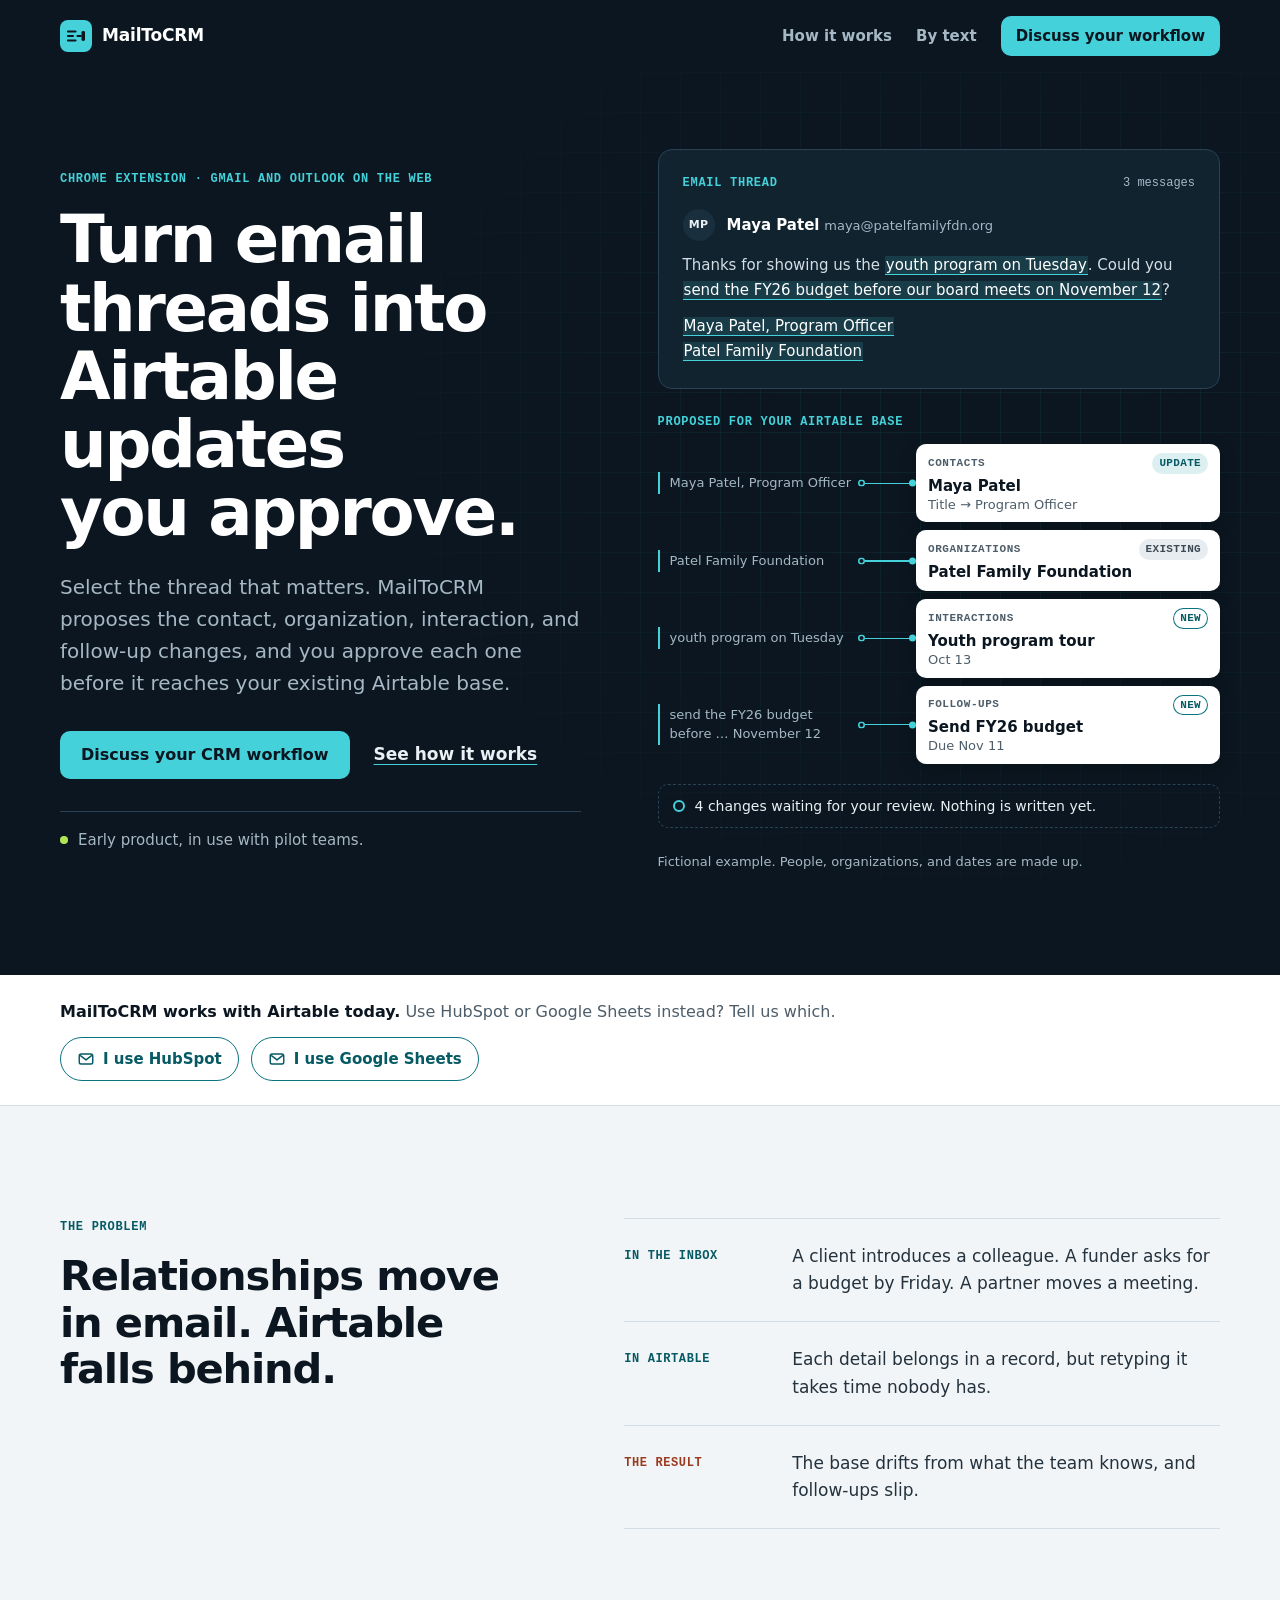
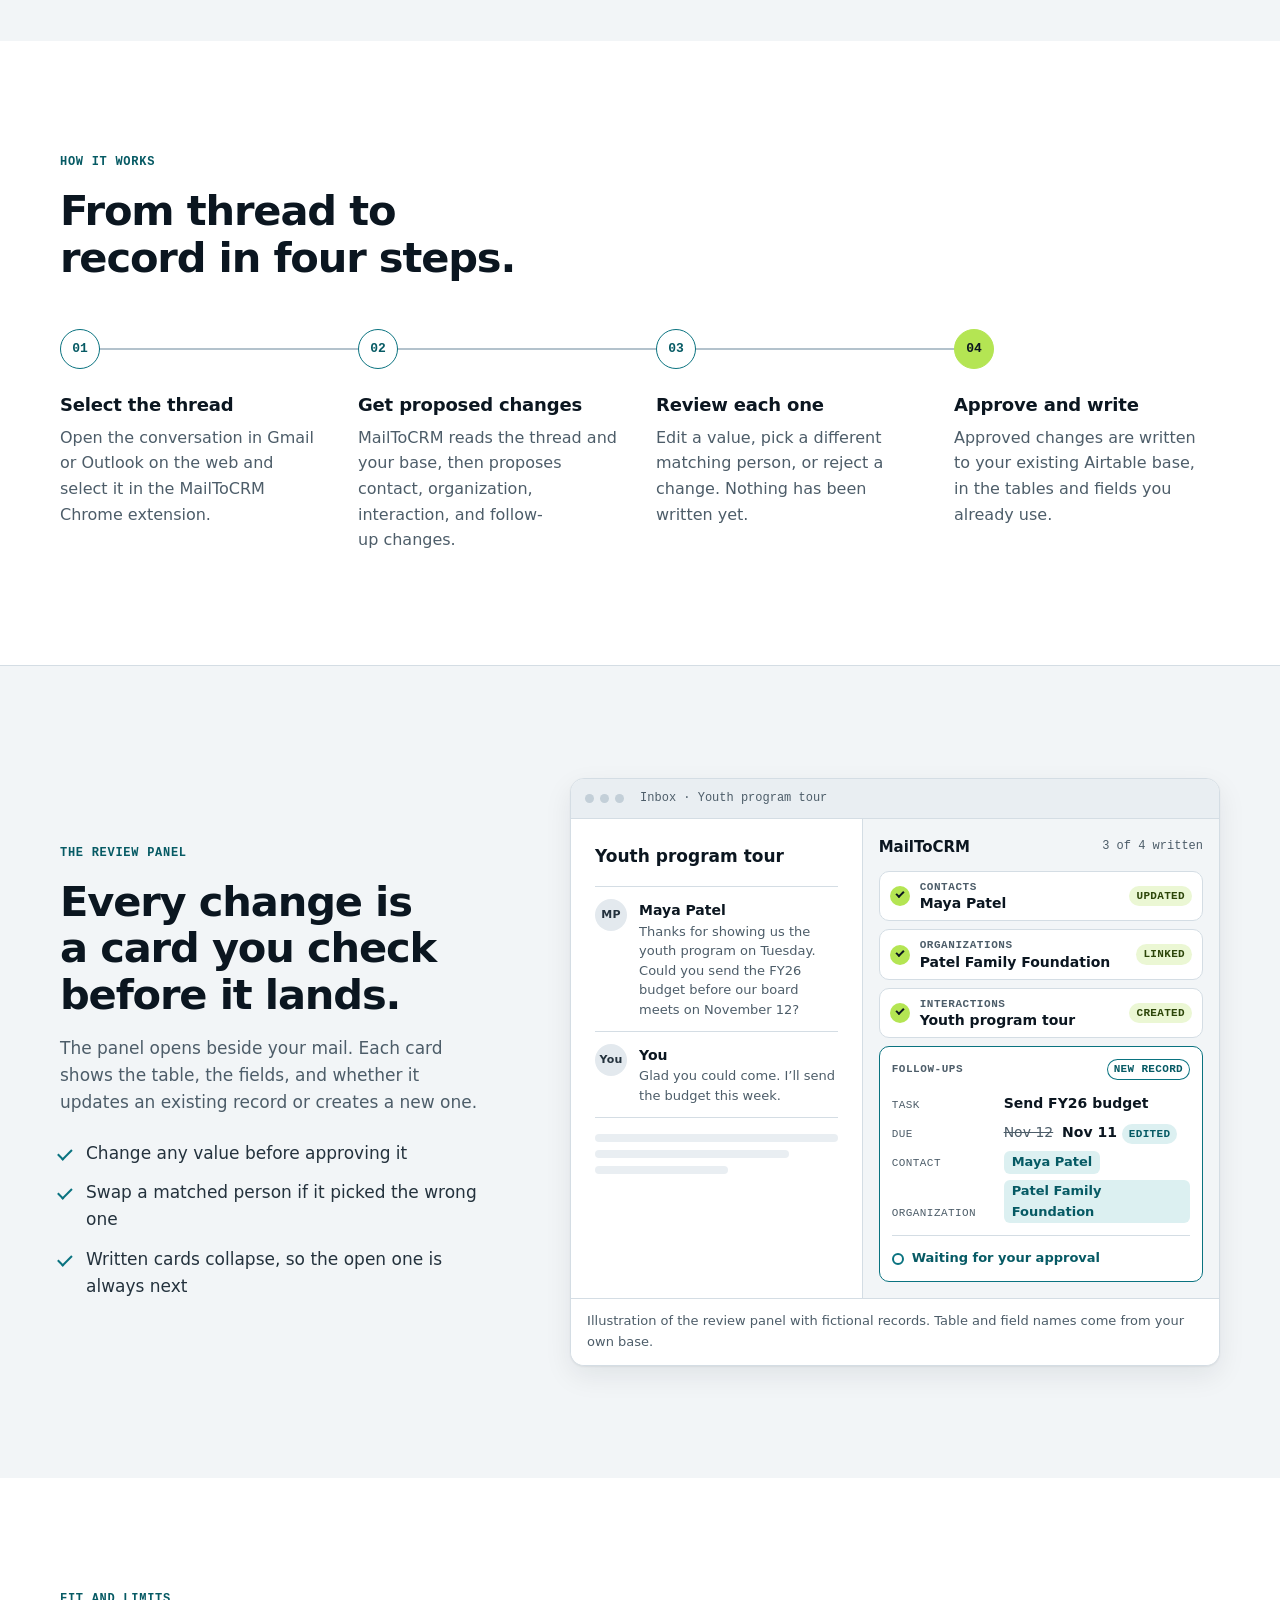
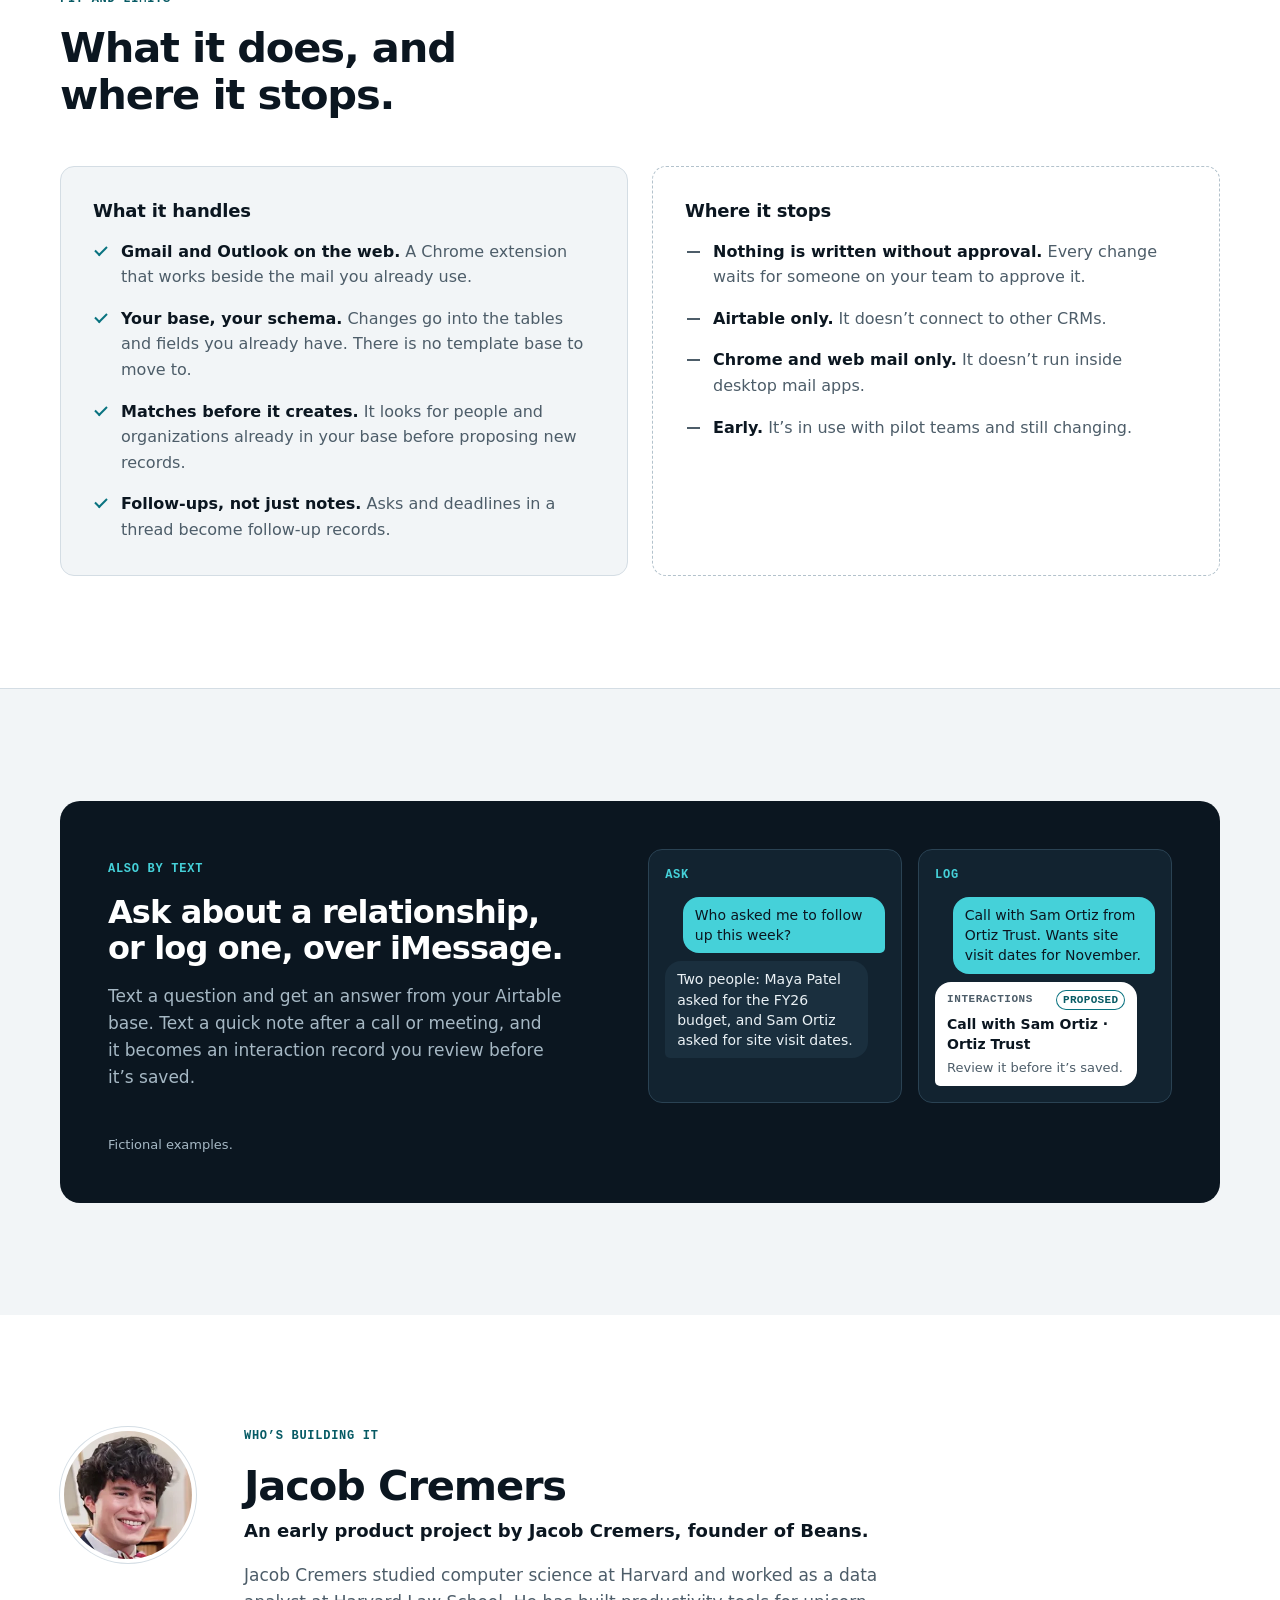
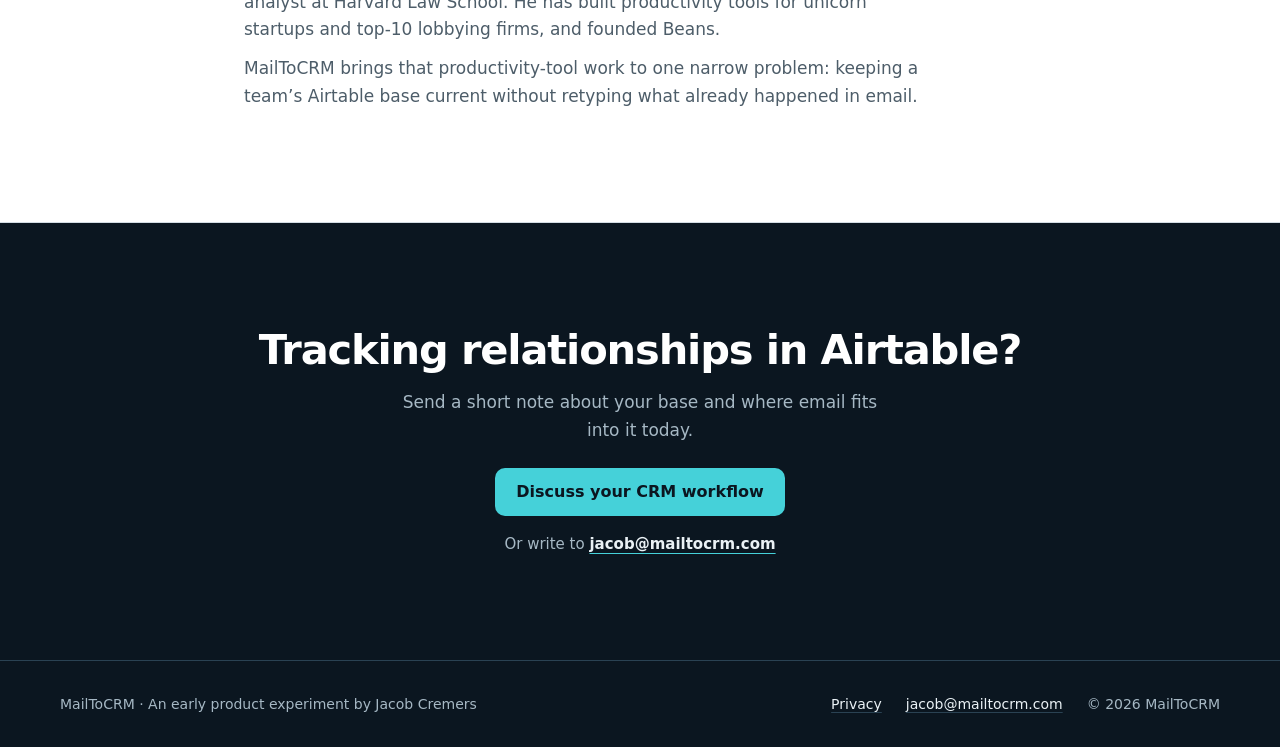
==== commit 4615bb37: "feat: invite HubSpot and Google Sheets users to get in touch Add a strip under the hero that states " ====
--- a/index.html
+++ b/index.html
@@ -43,7 +43,7 @@
           <h1 id="hero-title">Turn email threads into Airtable updates you approve.</h1>
           <p class="lede">Select the thread that matters. MailToCRM proposes the contact, organization, interaction, and follow-up changes, and you approve each one before it reaches your existing Airtable base.</p>
           <div class="hero-actions">
-            <a class="btn btn-cyan" href="mailto:jacob@mailtocrm.com?subject=MailToCRM%20workflow">Discuss your Airtable workflow</a>
+            <a class="btn btn-cyan" href="mailto:jacob@mailtocrm.com?subject=MailToCRM%20workflow">Discuss your CRM workflow</a>
             <a class="text-link text-link-dark" href="#how">See how it works</a>
           </div>
           <p class="stage"><span class="stage-dot" aria-hidden="true"></span>Early product, in use with pilot teams.</p>
@@ -102,6 +102,16 @@
       </div>
     </section>
 
+    <aside class="other-crm" aria-labelledby="other-crm-text">
+      <div class="wrap other-crm-inner">
+        <p class="other-crm-text" id="other-crm-text"><span class="other-crm-now">MailToCRM works with Airtable today.</span> Use HubSpot or Google Sheets instead? Tell us which.</p>
+        <ul class="other-crm-links">
+          <li><a class="chip-link" href="mailto:jacob@mailtocrm.com?subject=MailToCRM%20for%20HubSpot"><svg viewBox="0 0 20 20" width="18" height="18" aria-hidden="true" focusable="false"><rect x="2.5" y="4.5" width="15" height="11" rx="2" fill="none" stroke="currentColor" stroke-width="1.6"/><path d="M3.5 6l6.5 5 6.5-5" fill="none" stroke="currentColor" stroke-width="1.6" stroke-linejoin="round"/></svg>I use HubSpot</a></li>
+          <li><a class="chip-link" href="mailto:jacob@mailtocrm.com?subject=MailToCRM%20for%20Google%20Sheets"><svg viewBox="0 0 20 20" width="18" height="18" aria-hidden="true" focusable="false"><rect x="2.5" y="4.5" width="15" height="11" rx="2" fill="none" stroke="currentColor" stroke-width="1.6"/><path d="M3.5 6l6.5 5 6.5-5" fill="none" stroke="currentColor" stroke-width="1.6" stroke-linejoin="round"/></svg>I use Google Sheets</a></li>
+        </ul>
+      </div>
+    </aside>
+
     <section class="section" aria-labelledby="problem-title">
       <div class="wrap split">
         <div>
@@ -279,7 +289,7 @@
       <div class="wrap cta-inner">
         <h2 id="cta-title">Tracking relationships in Airtable?</h2>
         <p>Send a short note about your base and where email fits into it today.</p>
-        <a class="btn btn-cyan" href="mailto:jacob@mailtocrm.com?subject=MailToCRM%20workflow">Discuss your Airtable workflow</a>
+        <a class="btn btn-cyan" href="mailto:jacob@mailtocrm.com?subject=MailToCRM%20workflow">Discuss your CRM workflow</a>
         <p class="cta-alt">Or write to <a class="text-link text-link-dark" href="mailto:jacob@mailtocrm.com">jacob@mailtocrm.com</a></p>
       </div>
     </section>
--- a/styles.css
+++ b/styles.css
@@ -271,6 +271,25 @@
   font-size: .875rem; color: var(--on-dark);
 }
 
+/* Other-CRM interest strip, directly under the hero */
+.other-crm { background: var(--white); border-bottom: 1px solid var(--line); }
+.other-crm-inner {
+  display: flex; flex-wrap: wrap; align-items: center; justify-content: space-between;
+  gap: var(--s-3) var(--s-5); padding-block: var(--s-5);
+}
+.other-crm-text { color: var(--muted); font-size: 1rem; }
+.other-crm-now { color: var(--ink); font-weight: 650; }
+.other-crm-links { display: flex; flex-wrap: wrap; gap: var(--s-2) var(--s-3); }
+.chip-link {
+  display: inline-flex; align-items: center; gap: 8px;
+  min-height: 44px; padding: 8px 16px;
+  border: 1.5px solid var(--teal); border-radius: 999px;
+  background: var(--white); color: var(--teal-ink);
+  font-weight: 650; font-size: .9375rem; text-decoration: none;
+}
+.chip-link:hover { background: var(--teal-tint); }
+.chip-link svg { flex: none; }
+
 /* Sections */
 .section { padding-block: var(--section-y); }
 .section-white { background: var(--white); border-block: 1px solid var(--line); }
@@ -553,5 +572,5 @@
 
 @media (prefers-reduced-motion: no-preference) {
   html { scroll-behavior: smooth; }
-  .btn, .nav-links a, .text-link, .footer-links a { transition: background-color .15s ease, color .15s ease, text-decoration-color .15s ease; }
-}
+  .btn, .chip-link, .nav-links a, .text-link, .footer-links a { transition: background-color .15s ease, color .15s ease, text-decoration-color .15s ease; }
+}
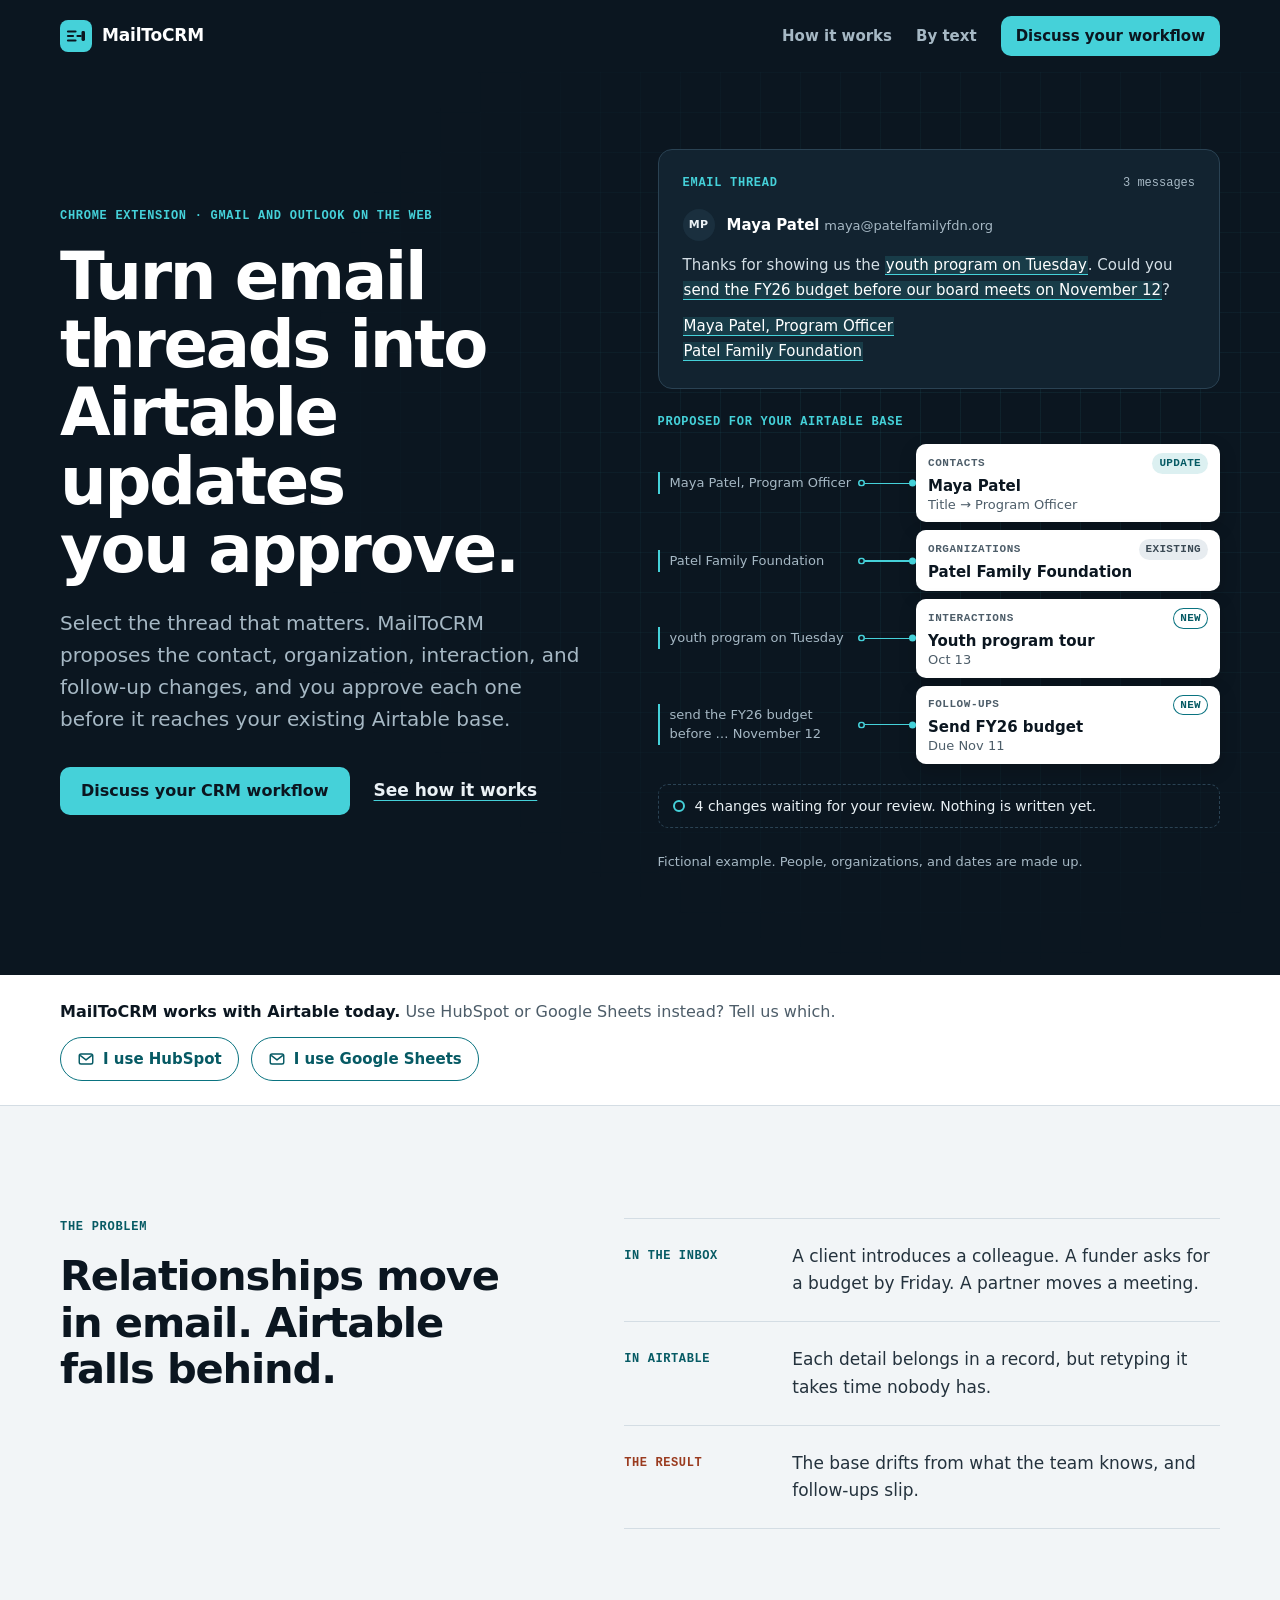
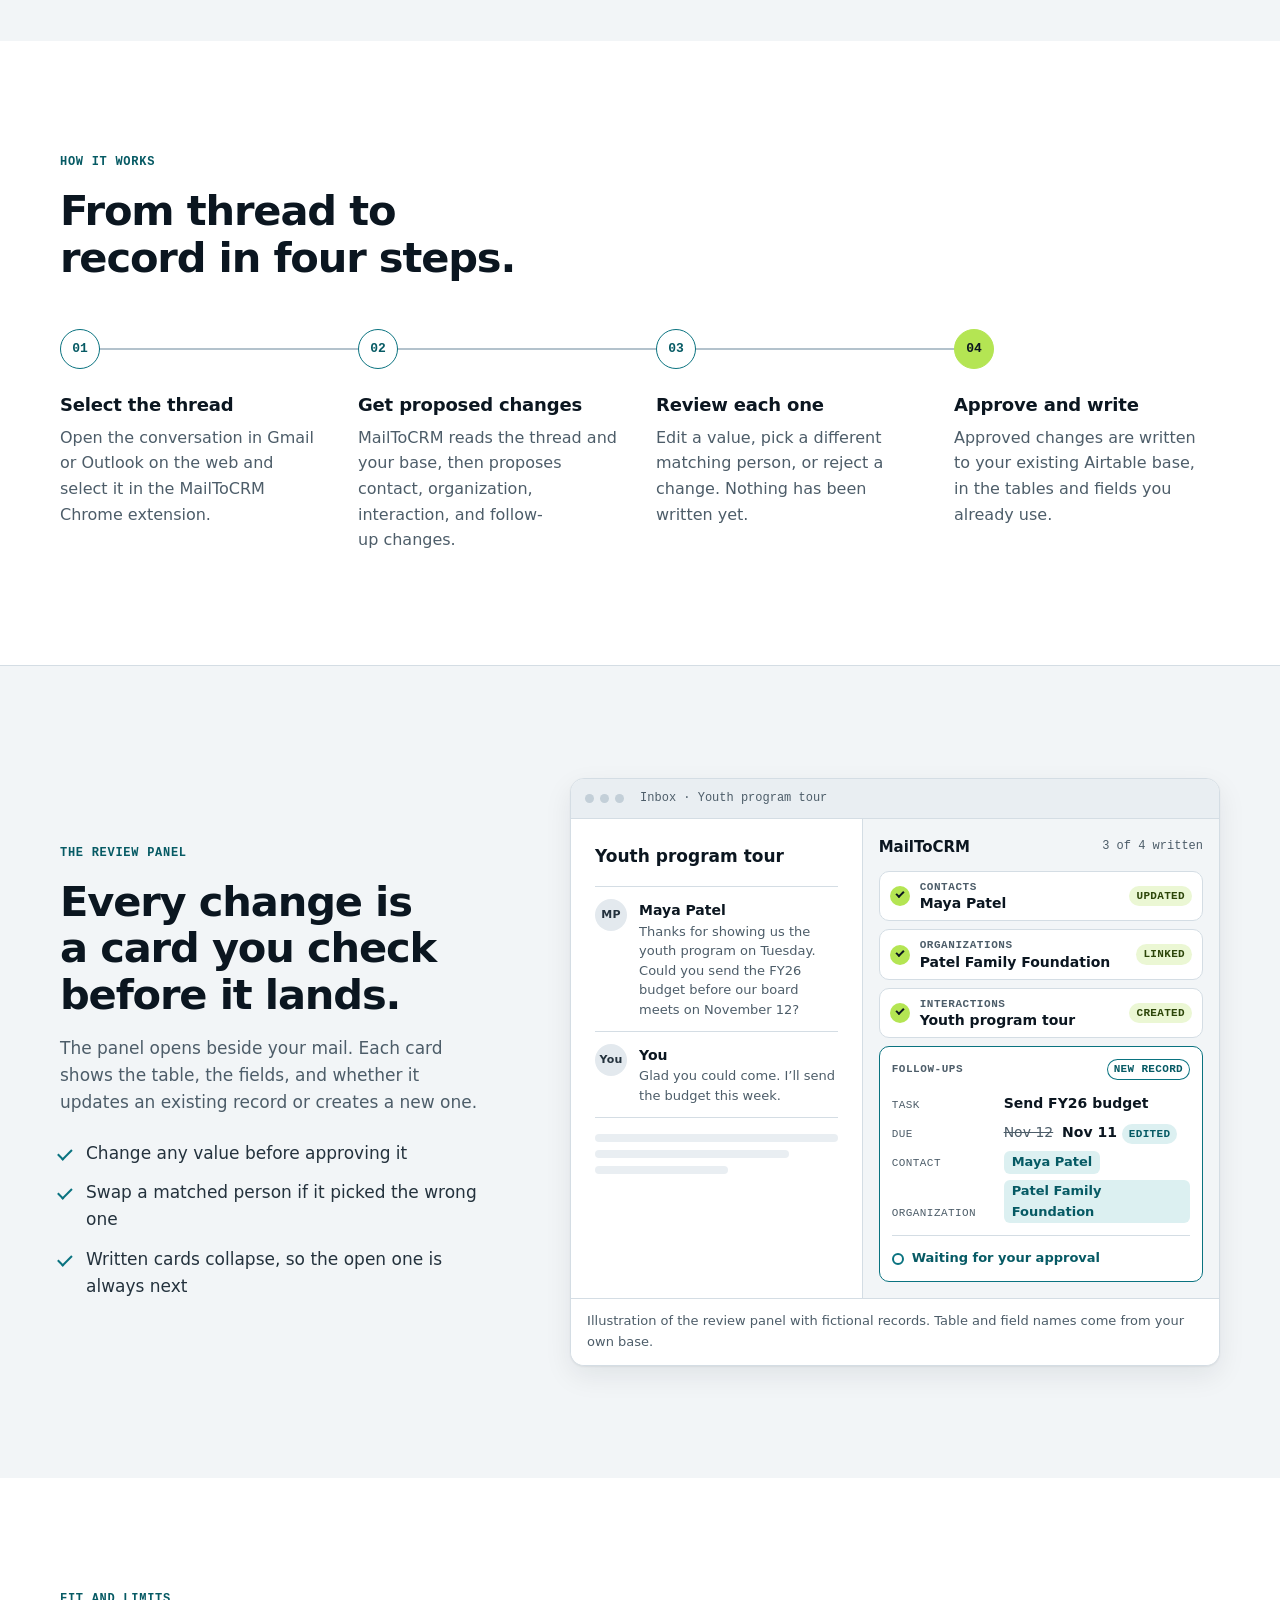
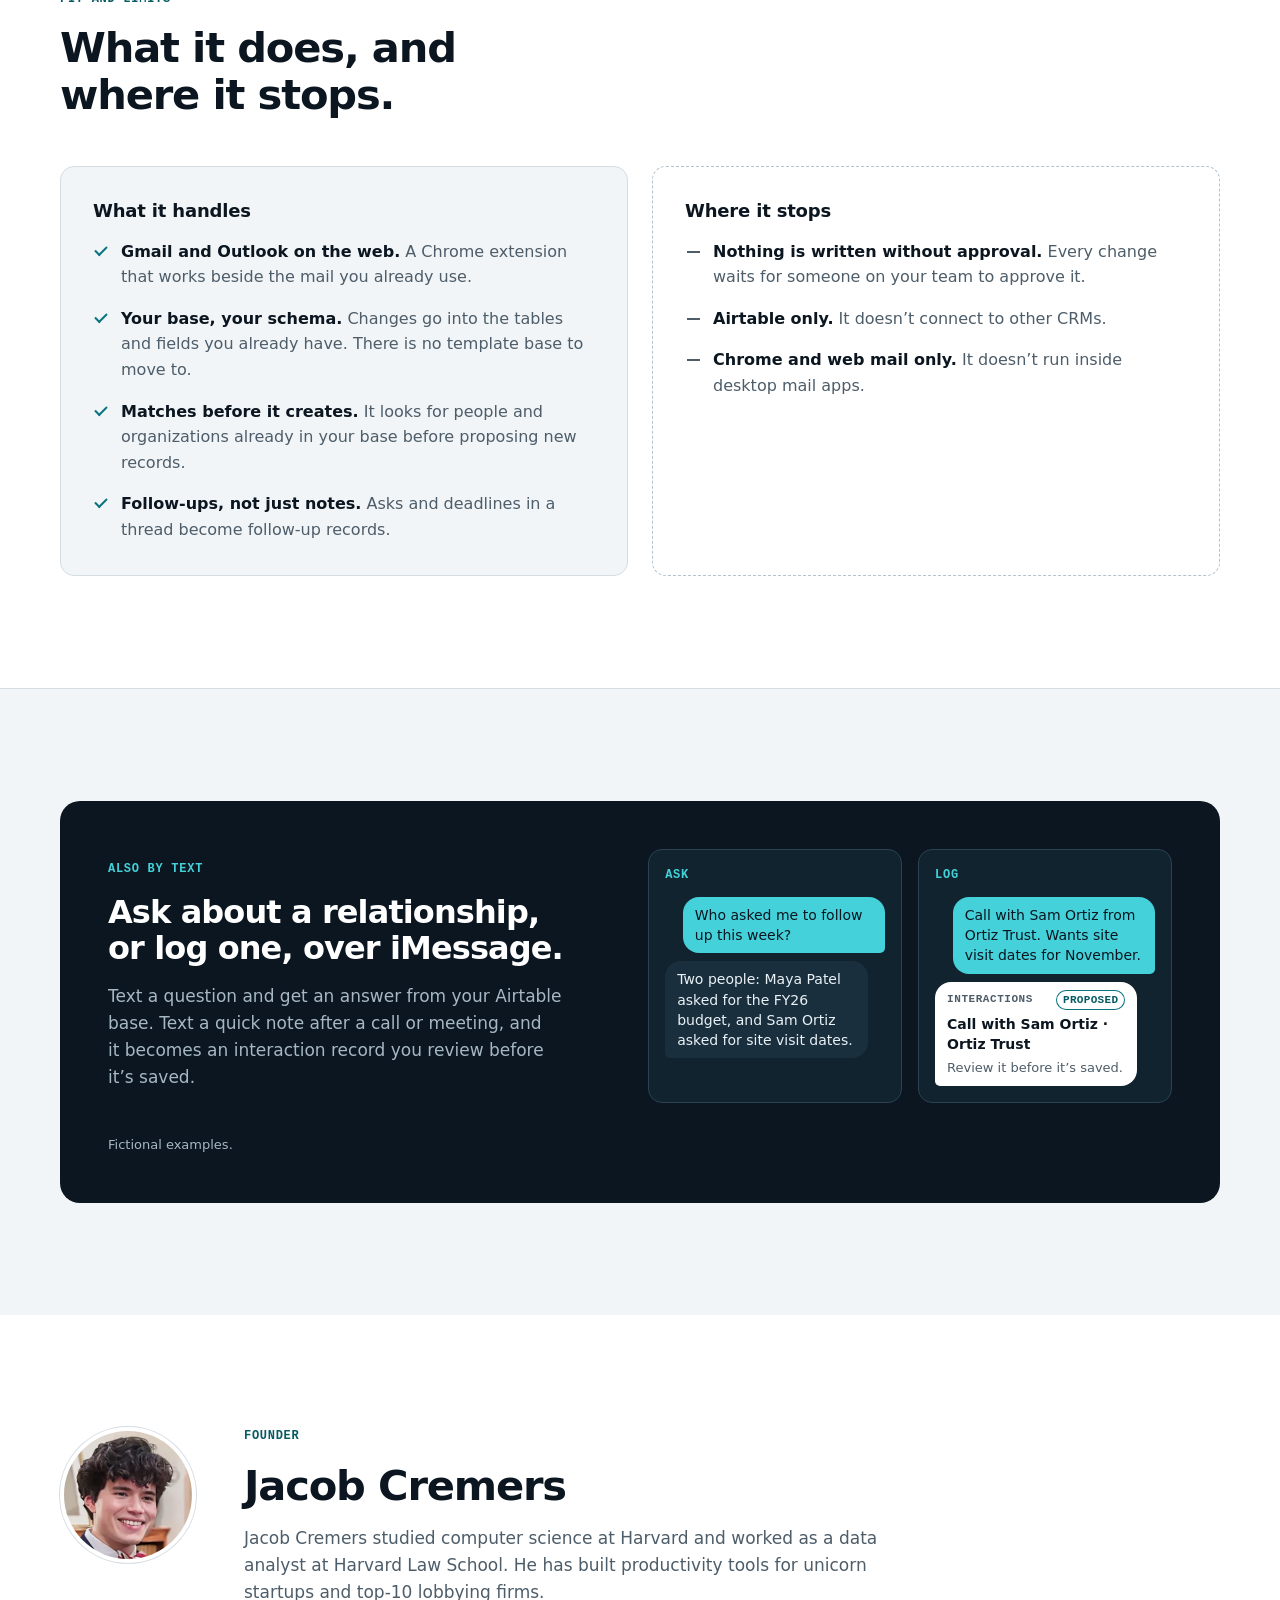
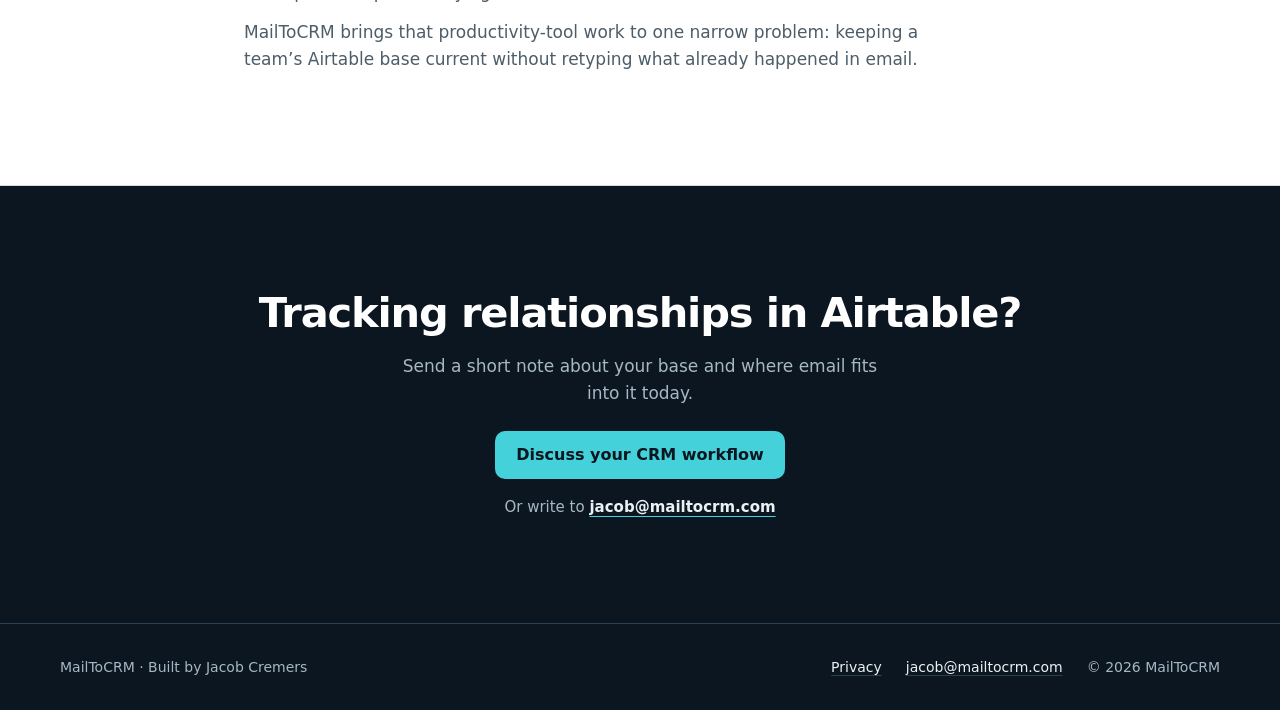
==== commit 66f02a4a: "fix(copy): drop Beans attribution and early-stage wording Remove the founder-of-Beans and Beans-proj" ====
--- a/index.html
+++ b/index.html
@@ -46,7 +46,6 @@
             <a class="btn btn-cyan" href="mailto:jacob@mailtocrm.com?subject=MailToCRM%20workflow">Discuss your CRM workflow</a>
             <a class="text-link text-link-dark" href="#how">See how it works</a>
           </div>
-          <p class="stage"><span class="stage-dot" aria-hidden="true"></span>Early product, in use with pilot teams.</p>
         </div>
 
         <figure class="map" aria-labelledby="map-cap">
@@ -231,7 +230,6 @@
               <li><strong>Nothing is written without approval.</strong> Every change waits for someone on your team to approve it.</li>
               <li><strong>Airtable only.</strong> It doesn’t connect to other CRMs.</li>
               <li><strong>Chrome and web mail only.</strong> It doesn’t run inside desktop mail apps.</li>
-              <li><strong>Early.</strong> It’s in use with pilot teams and still changing.</li>
             </ul>
           </div>
         </div>
@@ -275,10 +273,9 @@
             <img class="founder-photo" src="assets/jacob-cremers.jpg" width="240" height="240" alt="Jacob Cremers" loading="lazy" decoding="async">
           </picture>
           <div class="founder-copy">
-            <p class="label">Who’s building it</p>
+            <p class="label">Founder</p>
             <h2 id="founder-title">Jacob Cremers</h2>
-            <p class="founder-lead">An early product project by Jacob Cremers, founder of Beans.</p>
-            <p>Jacob Cremers studied computer science at Harvard and worked as a data analyst at Harvard Law School. He has built productivity tools for unicorn startups and top-10 lobbying firms, and founded Beans.</p>
+            <p>Jacob Cremers studied computer science at Harvard and worked as a data analyst at Harvard Law School. He has built productivity tools for unicorn startups and top-10 lobbying firms.</p>
             <p>MailToCRM brings that productivity-tool work to one narrow problem: keeping a team’s Airtable base current without retyping what already happened in email.</p>
           </div>
         </div>
@@ -297,7 +294,7 @@
 
   <footer class="site-footer">
     <div class="wrap footer-inner">
-      <p>MailToCRM · An early product experiment by Jacob Cremers</p>
+      <p>MailToCRM · Built by Jacob Cremers</p>
       <ul class="footer-links">
         <li><a href="privacy.html">Privacy</a></li>
         <li><a href="mailto:jacob@mailtocrm.com">jacob@mailtocrm.com</a></li>
--- a/styles.css
+++ b/styles.css
@@ -205,14 +205,6 @@
 .hero h1 { color: var(--white); margin-bottom: var(--s-5); max-width: 13ch; }
 .lede { font-size: clamp(1.0625rem, 1rem + .35vw, 1.25rem); color: var(--on-dark-muted); max-width: 34rem; margin-bottom: var(--s-6); }
 .hero-actions { display: flex; flex-wrap: wrap; align-items: center; gap: var(--s-4) var(--s-5); }
-.stage {
-  display: flex; align-items: center; gap: 10px;
-  margin-top: var(--s-6); padding-top: var(--s-4);
-  border-top: 1px solid var(--midnight-line);
-  font-size: .9375rem; color: var(--on-dark-muted);
-  max-width: 34rem;
-}
-.stage-dot { width: 8px; height: 8px; border-radius: 50%; background: var(--lime); flex: none; }
 
 /* Hero mapping figure: email (dark) → proposed records (light) */
 .map { display: grid; gap: var(--s-3); }
@@ -476,10 +468,9 @@
   object-fit: cover; background: #dfe6eb;
   border: 4px solid var(--white); box-shadow: 0 0 0 1px var(--line);
 }
-.founder-copy h2 { margin-bottom: var(--s-2); }
-.founder-lead { color: var(--ink); font-weight: 600; font-size: 1.125rem; margin-bottom: var(--s-4); }
+.founder-copy h2 { margin-bottom: var(--s-4); }
 .founder-copy p + p { margin-top: var(--s-3); }
-.founder-copy p:not(.label):not(.founder-lead) { color: var(--muted); }
+.founder-copy p:not(.label) { color: var(--muted); }
 
 /* Final CTA + footer */
 .cta {
